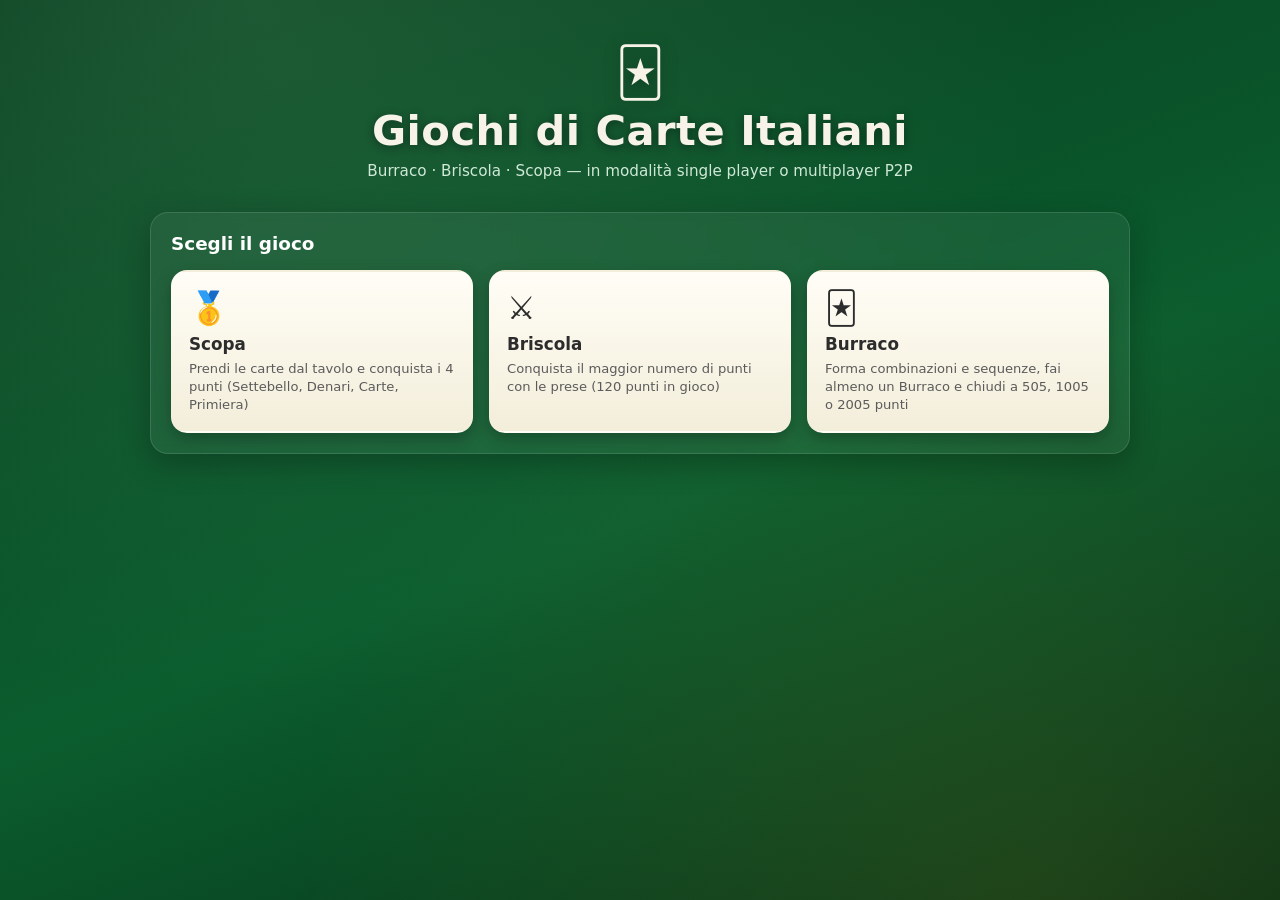
==== index.html @ 186c1f28 "Add standalone Scopa and Scopone with original Neapolitan cards" ====
<!DOCTYPE html>
<html lang="it">
<head>
  <base href="/">
  <meta charset="UTF-8">
  <meta name="viewport" content="width=device-width, initial-scale=1.0, viewport-fit=cover">
  <meta name="theme-color" content="#0b5d2e">
  <link rel="icon" href="data:image/svg+xml,%3Csvg xmlns='http://www.w3.org/2000/svg' viewBox='0 0 40 40'%3E%3Crect width='40' height='40' rx='9' fill='%230b5d2e'/%3E%3Crect x='10' y='6' width='20' height='28' rx='3.5' fill='%23fdfcf7'/%3E%3Cpath d='M20 14.8c1.8-2.9 5.6-2.4 5.6 1.1 0 2.6-3.4 5-5.6 6.8-2.2-1.8-5.6-4.2-5.6-6.8 0-3.5 3.8-4 5.6-1.1z' fill='%23c62828'/%3E%3C/svg%3E">
  <title>Giochi di Carte Italiani — Burraco · Briscola · Scopa</title>
  <link rel="stylesheet" href="css/style.css?v=24">
</head>
<body class="dashboard-body">
  <main class="dashboard">
    <header class="dashboard-header">
      <div class="logo">🃏</div>
      <h1>Giochi di Carte Italiani</h1>
      <p class="sottotitolo">Burraco · Briscola · Scopa — in modalità single player o multiplayer P2P</p>
    </header>

    <!-- 1. SCELTA GIOCO -->
    <section class="pannello" id="passo-gioco">
      <h2>Scegli il gioco</h2>
      <div class="griglia-giochi" id="griglia-giochi">
        <button class="carta-gioco" data-gioco="scopa">
          <span class="icona">🥇</span>
          <span class="nome">Scopa</span>
          <span class="desc">Prendi le carte dal tavolo e conquista i 4 punti (Settebello, Denari, Carte, Primiera)</span>
        </button>
        <button class="carta-gioco" data-gioco="briscola">
          <span class="icona">⚔️</span>
          <span class="nome">Briscola</span>
          <span class="desc">Conquista il maggior numero di punti con le prese (120 punti in gioco)</span>
        </button>
        <button class="carta-gioco" data-gioco="burraco">
          <span class="icona">🃏</span>
          <span class="nome">Burraco</span>
          <span class="desc">Forma combinazioni e sequenze, fai almeno un Burraco e chiudi a 505, 1005 o 2005 punti</span>
        </button>
      </div>
    </section>

    <!-- 2. SCELTA MAZZO -->
    <section class="pannello" id="passo-mazzo" hidden>
      <h2 id="titolo-passomazzo">Mazzo regionale <small>(carte di tutta Italia)</small></h2>
      <div class="griglia-mazzi" id="griglia-mazzi"></div>
    </section>

    <!-- 3. SCELTA MODALITÀ -->
    <section class="pannello" id="passo-modalita" hidden>
      <h2>Modalità di gioco</h2>
      <div class="griglia-modalita">
        <button class="carta-modalita" data-modalita="bot" id="btn-bot">
          <span class="icona">🤖</span>
          <span class="nome">Single Player</span>
          <span class="desc">Gioca contro il computer: IA locale nel tuo browser, nessun server</span>
        </button>
        <button class="carta-modalita" data-modalita="p2p" id="btn-p2p">
          <span class="icona">🌐</span>
          <span class="nome">Multiplayer P2P</span>
          <span class="desc">Gioca contro un amico: connessione diretta WebRTC, costo zero</span>
        </button>
      </div>

      <!-- sottopannello multiplayer -->
      <div class="sottopannello" id="pannello-p2p" hidden>
        <div class="p2p-opzioni">
          <button class="btn btn-primario" id="btn-crea-stanza">➕ Crea una stanza</button>
          <div class="separatore">oppure</div>
          <label for="input-stanza">Codice stanza avversario</label>
          <div class="riga-input">
            <input type="text" id="input-stanza" placeholder="carte-xxxxxxxxxx" autocomplete="off">
            <button class="btn" id="btn-connetti">🔗 Connetti</button>
          </div>
          <div class="nota">La connessione è P2P: il codice stanza è solo l'ID di signaling gratuito (PeerJS).</div>
        </div>
      </div>

      <div class="riga-azione">
        <button class="btn btn-primario btn-grande" id="btn-inizia" disabled>▶ Avvia partita</button>
      </div>
    </section>
  </main>

  <script src="js/engine.js?v=24"></script>
  <script src="js/ui.js?v=24"></script>
  <script>
    'use strict';
    const stato = { gioco: null, mazzo: null, modalita: null };

    const $ = (sel) => document.querySelector(sel);
    const mostra = (sel, visibile) => { $(sel).hidden = !visibile; };

    /* Scelta gioco */
    document.querySelectorAll('.carta-gioco').forEach(btn => {
      btn.addEventListener('click', () => {
        stato.gioco = btn.dataset.gioco;
        if (stato.gioco === 'scopa') {
          location.href = 'scopa/';
          return;
        }
        /* Il Burraco ha una pagina sua (regolamento completo, trascinamento
           delle carte, avversario a 3 livelli): si apre direttamente. */
        if (stato.gioco === 'burraco') {
          location.href = 'burraco/';
          return;
        }
        document.querySelectorAll('.carta-gioco').forEach(b => b.classList.toggle('attiva', b === btn));
        stato.mazzo = null; // azzera la scelta precedente
        aggiornaPassoMazzo();
        mostra('#passo-mazzo', true);
        window.scrollTo({ top: $('#passo-mazzo').offsetTop - 10, behavior: 'smooth' });
      });
    });

    /* Passo mazzo: per Burraco valgono SOLO le carte francesi da poker
       (2 mazzi da 52 + 4 Jolly = 108 carte). I mazzi regionali italiani
       si usano esclusivamente per Scopa e Briscola. */
    function aggiornaPassoMazzo() {
      const griglia = $('#griglia-mazzi');
      const titolo = $('#titolo-passomazzo');
      griglia.innerHTML = '';

      if (stato.gioco === 'burraco') {
        titolo.innerHTML = 'Mazzo di gioco <small>(carte da poker con Jolly)</small>';
        const btn = document.createElement('button');
        btn.className = 'carta-mazzo attiva';
        btn.dataset.mazzo = 'francese';
        btn.innerHTML = `
          <span class="retro-preview retro-preview-immagine" style="background-image:url('img/francese/retro.jpg')"></span>
          <span class="nome">Carte Francesi</span>
          <span class="desc">Poker — 2 mazzi da 52 + 4 Jolly (108 carte)</span>`;
        btn.addEventListener('click', () => {
          stato.mazzo = 'francese';
          mostra('#passo-modalita', true);
          window.scrollTo({ top: $('#passo-modalita').offsetTop - 10, behavior: 'smooth' });
        });
        griglia.appendChild(btn);
        stato.mazzo = 'francese'; // pre-selezionato
        return;
      }

      titolo.innerHTML = 'Mazzo regionale <small>(carte di tutta Italia)</small>';
      Object.keys(MAZZI_ITALIANI || {}).forEach(chiave => {
        const conf = MAZZI_ITALIANI[chiave];
        const btn = document.createElement('button');
        btn.className = 'carta-mazzo';
        btn.dataset.mazzo = chiave;
        btn.innerHTML = `
          ${conf.immagini
            ? `<span class="retro-preview retro-preview-immagine" style="background-image:url('img/${chiave}/retro.jpg')"></span>`
            : `<span class="retro-preview ${conf.retro}"></span>`}
          <span class="nome">${conf.nome}</span>
          <span class="desc">${conf.regione}</span>`;
        btn.addEventListener('click', () => {
          stato.mazzo = chiave;
          document.querySelectorAll('.carta-mazzo').forEach(b => b.classList.toggle('attiva', b === btn));
          mostra('#passo-modalita', true);
          window.scrollTo({ top: $('#passo-modalita').offsetTop - 10, behavior: 'smooth' });
        });
        griglia.appendChild(btn);
      });
    }

    /* Scelta modalità */
    document.querySelectorAll('.carta-modalita').forEach(btn => {
      btn.addEventListener('click', () => {
        stato.modalita = btn.dataset.modalita;
        document.querySelectorAll('.carta-modalita').forEach(b => b.classList.toggle('attiva', b === btn));
        mostra('#pannello-p2p', stato.modalita === 'p2p');
        $('#btn-inizia').disabled = false;
      });
    });

    /* Multiplayer: crea stanza (host) */
    $('#btn-crea-stanza').addEventListener('click', () => {
      stato.modalita = 'p2p';
      stato.ruolo = 'host';
      $('#btn-inizia').disabled = false;
      UI.notifica('Quando premi "Avvia partita" ti verrà mostrato il codice stanza da condividere.', 'info', 4000);
    });

    /* Multiplayer: connetti (guest) */
    $('#btn-connetti').addEventListener('click', () => {
      const stanza = $('#input-stanza').value.trim();
      if (!stanza) { UI.notifica('Inserisci un codice stanza.', 'errore', 2500); return; }
      stato.modalita = 'p2p';
      stato.ruolo = 'guest';
      stato.stanza = stanza;
      $('#btn-inizia').disabled = false;
      UI.notifica('Inserisci il nome e premi "Avvia partita".', 'info', 3000);
    });

    /* Nome giocatore: chiesto solo all'avvio */
    let nome = 'Giocatore';

    /* Avvio */
    $('#btn-inizia').addEventListener('click', () => {
      if (!stato.gioco || !stato.mazzo || !stato.modalita) {
        UI.notifica('Completa tutti i passaggi.', 'errore', 2500);
        return;
      }
      nome = prompt('Il tuo nome:') || nome;
      const query = new URLSearchParams({
        gioco: stato.gioco,
        mazzo: stato.mazzo,
        modalita: stato.modalita,
        ruolo: stato.ruolo || 'bot',
        stanza: stato.stanza || '',
        nome
      });
      location.href = 'game.html?' + query.toString();
    });
  </script>
</body>
</html>
---- css/style.css ----
/* =====================================================================
 * style.css — Tappeto verde, layout flessibile mobile-first,
 *             carte responsive, flip 3D, animazioni.
 * ===================================================================== */

/* ------------------------- reset & variabili ------------------------- */
* { margin: 0; padding: 0; box-sizing: border-box; }

/* L'attributo `hidden` deve vincere sempre: molti elementi (es. .rete-bar)
   hanno `display: flex/grid`, che altrimenti sovrascriverebbe la regola UA. */
[hidden] { display: none !important; }

:root {
  --verde-tappeto: #0b5d2e;
  --verde-tappeto-chiaro: #127a3d;
  --verde-tappeto-scuro: #084723;
  --crema: #f7f3e8;
  --carta-bianca: #fffdf6;
  --carta-ombra: rgba(0, 0, 0, 0.35);
  --bordi: #d9cfae;
  --oro: #d4a017;
  --rosso: #c62828;
  --blu: #1f4e9c;
  --nero: #222222;
  --verde-acido: #7ccf8a;
  --radice: 16px;
  --carta-w-base: clamp(65px, 19.5vw, 99px);
  --carta-w: var(--carta-w-base);
  --carta-h: calc(var(--carta-w) * 1.42);
  --raggio: calc(var(--carta-w) * 0.1);
  --peek-combo-x: clamp(11px, 3.6vw, 20px); /* striscia visibile a sinistra di ogni carta nelle combinazioni */
  --font: system-ui, -apple-system, "Segoe UI", Roboto, sans-serif;
}

html { height: 100%; }
body { font-family: var(--font); color: var(--crema); min-height: 100%; }

/* =====================================================================
 * DASHBOARD (index.html)
 * ===================================================================== */
.dashboard-body {
  background:
    radial-gradient(ellipse at 20% 0%, rgba(124, 207, 138, 0.18), transparent 55%),
    radial-gradient(ellipse at 80% 100%, rgba(212, 160, 23, 0.12), transparent 50%),
    linear-gradient(160deg, #073b1e 0%, #0b5d2e 55%, #063016 100%);
  min-height: 100vh;
  display: flex;
  justify-content: center;
  padding: 1.25rem 1rem 3rem;
}

.dashboard { width: min(100%, 980px); }

.dashboard-header { text-align: center; margin: 1.5rem 0 2rem; }
.dashboard-header .logo { font-size: 3rem; display: block; margin-bottom: 0.4rem; filter: drop-shadow(0 4px 8px rgba(0,0,0,.35)); }
.dashboard-header h1 { font-size: clamp(1.6rem, 6vw, 2.6rem); letter-spacing: 0.5px; text-shadow: 0 2px 10px rgba(0,0,0,.4); }
.dashboard-header .sottotitolo { color: #cfe9d6; margin-top: 0.4rem; font-size: 0.95rem; }

.pannello {
  background: rgba(255, 255, 255, 0.06);
  border: 1px solid rgba(255, 255, 255, 0.12);
  border-radius: 18px;
  padding: 1.25rem;
  margin-bottom: 1.4rem;
  backdrop-filter: blur(4px);
  box-shadow: 0 10px 30px rgba(0, 0, 0, 0.25);
}
.pannello h2 { font-size: 1.15rem; margin-bottom: 1rem; color: #fff; display: flex; align-items: baseline; gap: .5rem; }
.pannello h2 small { font-weight: normal; color: #cfe9d6; font-size: .8rem; }

.griglia-giochi { display: grid; grid-template-columns: repeat(auto-fit, minmax(180px, 1fr)); gap: 1rem; }
.griglia-modalita { display: grid; grid-template-columns: repeat(auto-fit, minmax(200px, 1fr)); gap: 1rem; }

.carta-gioco, .carta-modalita, .carta-mazzo {
  background: linear-gradient(180deg, #fffdf6, #f3eeda);
  color: #2c2c2c;
  border: 2px solid transparent;
  border-radius: 16px;
  padding: 1.1rem 1rem;
  text-align: left;
  cursor: pointer;
  display: flex;
  flex-direction: column;
  gap: 0.4rem;
  transition: transform .18s ease, box-shadow .18s ease, border-color .18s ease;
  box-shadow: 0 6px 16px rgba(0, 0, 0, 0.25);
  font-family: inherit;
}
.carta-gioco:hover, .carta-modalita:hover, .carta-mazzo:hover { transform: translateY(-4px); box-shadow: 0 14px 26px rgba(0, 0, 0, 0.35); }
.carta-gioco.attiva, .carta-modalita.attiva, .carta-mazzo.attiva {
  border-color: var(--oro);
  box-shadow: 0 0 0 3px rgba(212, 160, 23, 0.35), 0 14px 26px rgba(0, 0, 0, 0.35);
}
.carta-gioco .icona, .carta-modalita .icona { font-size: 2rem; }
.carta-gioco .nome, .carta-modalita .nome, .carta-mazzo .nome { font-weight: 700; font-size: 1.05rem; }
.carta-gioco .desc, .carta-modalita .desc, .carta-mazzo .desc { font-size: 0.82rem; color: #5b5b5b; line-height: 1.35; }

.griglia-mazzi { display: grid; grid-template-columns: repeat(auto-fill, minmax(120px, 1fr)); gap: 0.8rem; }
.carta-mazzo { align-items: center; text-align: center; padding: 0.9rem 0.6rem; }
.carta-mazzo .retro-preview {
  width: 42px; height: 60px; border-radius: 6px; display: block; margin-bottom: 0.3rem;
  border: 2px solid #fdf6e4;
  box-shadow: inset 0 0 0 3px var(--retro-a, #8a1f2b), inset 0 0 0 5px #fdf6e4;
  background:
    repeating-linear-gradient(45deg, rgba(0, 0, 0, 0.03) 0 2px, transparent 2px 7px),
    radial-gradient(circle at 50% 42%, rgba(255, 255, 255, 0.4), transparent 60%),
    linear-gradient(160deg, #fdf6e4, #efe1bd);
}
.carta-mazzo .retro-preview.retro-preview-immagine {
  box-shadow: none; background: #fff center/cover no-repeat;
}

.sottopannello {
  margin-top: 1.2rem; padding: 1rem; border-radius: 14px;
  background: rgba(0, 0, 0, 0.22); border: 1px dashed rgba(255, 255, 255, 0.2);
}
.p2p-opzioni { display: flex; flex-direction: column; gap: 0.7rem; align-items: stretch; max-width: 420px; }
.p2p-opzioni label { font-size: 0.85rem; color: #cfe9d6; }
.separatore { text-align: center; color: #9fc8ab; font-size: 0.8rem; }
.riga-input { display: flex; gap: 0.5rem; }
.riga-input input {
  flex: 1; min-width: 0; padding: 0.7rem 0.8rem; border-radius: 10px;
  border: 1px solid rgba(255,255,255,.25); background: rgba(255,255,255,.08); color: #fff; font-family: inherit;
}
.riga-input input::placeholder { color: #9fc8ab; }
.nota { font-size: 0.78rem; color: #b9d6c2; line-height: 1.4; }

.riga-azione { margin-top: 1.2rem; display: flex; justify-content: center; }

/* =====================================================================
 * BUTTONS
 * ===================================================================== */
.btn {
  font-family: inherit; font-size: 0.95rem; font-weight: 600;
  padding: 0.7rem 1.1rem; border-radius: 12px; border: 1px solid rgba(255,255,255,.2);
  background: rgba(255, 255, 255, 0.12); color: #fff; cursor: pointer;
  transition: transform .15s ease, background .15s ease, opacity .15s ease;
}
.btn:hover:not(:disabled) { transform: translateY(-2px); background: rgba(255,255,255,0.2); }
.btn:disabled { opacity: 0.4; cursor: not-allowed; }
.btn-primario { background: linear-gradient(180deg, #2e9e57, #1c7a40); border-color: #2e9e57; }
.btn-primario:hover:not(:disabled) { background: linear-gradient(180deg, #35b362, #218a48); }
.btn-pericolo { background: linear-gradient(180deg, #c94f4f, #a03232); border-color: #c94f4f; }
.btn-annulla { background: rgba(0,0,0,.35); }
.btn-grande { font-size: 1.1rem; padding: 0.95rem 2.2rem; }
.btn-scelta { background: linear-gradient(180deg, #e0b64c, #c9971a); color: #2c2c2c; border-color: #e0b64c; font-size: 0.85rem; }
.info-scelta { font-size: 0.85rem; color: #cfe9d6; text-align: center; margin-bottom: 0.2rem; }

/* =====================================================================
 * GAME TABLE (game.html)
 * ===================================================================== */
.game-body {
  background:
    radial-gradient(ellipse at 50% 0%, rgba(124, 207, 138, 0.10), transparent 60%),
    linear-gradient(170deg, #073b1e 0%, #0b5d2e 45%, #062a14 100%);
  height: 100dvh; overflow: hidden; display: flex; flex-direction: column;
}

.gioco { display: flex; flex-direction: column; height: 100dvh; }

.barra-superiore {
  display: flex; align-items: center; gap: 0.7rem;
  padding: 0.5rem 0.7rem; background: rgba(0, 0, 0, 0.35);
  border-bottom: 1px solid rgba(255, 255, 255, 0.08);
  flex: 0 0 auto;
}
.barra-superiore .titolo { font-weight: 800; letter-spacing: 1px; font-size: clamp(1rem, 4vw, 1.3rem); }
.barra-superiore .punteggio {
  margin-left: auto; font-size: clamp(1.1rem, 5vw, 1.6rem); font-weight: 800;
  color: var(--oro); text-shadow: 0 2px 6px rgba(0,0,0,.5);
}
.barra-superiore .punteggio-numero { display: inline-block; min-width: 1ch; }
.indicatore-turno {
  font-size: 0.78rem; padding: 0.3rem 0.7rem; border-radius: 999px;
  background: rgba(124, 207, 138, 0.18); color: var(--verde-acido);
  white-space: nowrap;
}
.btn-indietro {
  color: #fff; text-decoration: none; font-size: 1.3rem; padding: 0 0.2rem;
  opacity: 0.85; transition: opacity .15s;
}
.btn-indietro:hover { opacity: 1; }

.rete-bar {
  display: flex; align-items: center; justify-content: center; gap: 0.6rem;
  padding: 0.4rem; background: rgba(0, 0, 0, 0.45); font-size: 0.82rem; flex: 0 0 auto;
  border-bottom: 1px solid rgba(255,255,255,.06);
}
.rete-bar code {
  background: rgba(212, 160, 23, 0.18); color: var(--oro);
  padding: 0.15rem 0.6rem; border-radius: 8px; font-size: 0.8rem;
  user-select: all;
}

/* ---- il tavolo ---- */
.tavolo {
  flex: 1 1 auto; min-height: 0;
  display: flex; flex-direction: column;
  padding: 0.6rem;
  gap: 0.5rem;
  overflow-y: auto; overflow-x: hidden;
}

.zona { display: flex; align-items: center; justify-content: center; gap: 0.4rem; flex-wrap: wrap; min-height: 0; }

.zona-avversario {
  flex: 0 0 auto; padding: 0.2rem; min-height: 0;
  flex-wrap: nowrap; justify-content: center;
  max-height: calc(var(--carta-h) * 0.92); overflow: hidden;
}
/* carte coperte dell'avversario: sovrapposte a vento, sempre una riga sola */
.zona-avversario .carta {
  width: calc(var(--carta-w) * 0.72); height: calc(var(--carta-h) * 0.72);
  margin-left: calc(var(--carta-w) * -0.22);
}
.zona-avversario .carta:first-child { margin-left: 0; }

.zona-combinazioni { flex: 0 0 auto; min-height: calc(var(--carta-h) * 0.78); gap: 0.5rem; }

.centro {
  flex: 0 0 auto; min-height: 0;
  display: grid;
  grid-template-columns: auto 1fr auto;
  gap: 0.6rem;
  align-items: center;
}

.zona-tavolo {
  min-height: calc(var(--carta-h) * 1.5);
  background: radial-gradient(ellipse, rgba(255, 255, 255, 0.09), transparent 70%);
  border: 1px dashed rgba(255, 255, 255, 0.14);
  border-radius: 20px;
  position: relative;
  align-content: center;
}

.zona-tavolo .slot { position: relative; }
.zona-tavolo .slot.lato-p1 .carta { transform: translateY(-6px) rotate(-6deg); }
.zona-tavolo .slot.lato-p2 .carta { transform: translateY(6px) rotate(6deg); }

.zona-mazzi, .zona-info {
  flex-direction: column; gap: 0.6rem; align-self: stretch;
  justify-content: center;
}

.info-blocco {
  background: rgba(0, 0, 0, 0.25); border-radius: 12px; padding: 0.4rem 0.8rem;
  text-align: center; min-width: 74px;
}
.info-label { display: block; font-size: 0.68rem; text-transform: uppercase; letter-spacing: 1px; color: #9fc8ab; }
.info-valore { font-size: 1.1rem; font-weight: 800; color: #fff; }

.zona-giocatore {
  flex: 0 0 auto; min-height: calc(var(--carta-h) + 6px);
  padding: 0.4rem 0.2rem;
  overflow-x: auto; overflow-y: hidden;
}

.barra-pulsanti {
  flex: 0 0 auto; display: flex; flex-wrap: wrap; justify-content: center; gap: 0.4rem;
  padding: 0.35rem 0.5rem; background: rgba(0, 0, 0, 0.3);
  border-top: 1px solid rgba(255, 255, 255, 0.08);
  min-height: 0;
}
.barra-pulsanti.vuota { padding: 0.15rem; min-height: 0; }
.barra-pulsanti .btn { font-size: 0.85rem; padding: 0.5rem 0.85rem; border-radius: 10px; }

.combinazione {
  display: flex; gap: 2px; padding: 3px; border-radius: 12px;
  background: rgba(255, 255, 255, 0.06); border: 1px solid rgba(255, 255, 255, 0.12);
}
.combinazione.burraco { border-color: var(--oro); box-shadow: 0 0 8px rgba(212, 160, 23, 0.45); }

/* combinazione dell'AVVERSARIO: colonna compatta verticale (solo seme+valore),
 * così le sue scale/tris non invadono il campo con carte intere orizzontali */
.combinazione.mini {
  flex-direction: column; align-items: stretch; gap: 2px;
  padding: 3px 4px; min-width: 0; max-height: 100%;
}
.carta-mini {
  display: flex; align-items: center; justify-content: center; gap: 2px;
  min-width: 32px; padding: 1px 5px; border-radius: 6px;
  background: rgba(0, 0, 0, 0.35); border: 1px solid rgba(255, 255, 255, 0.10);
  font-size: 0.68rem; line-height: 1.2;
}
.carta-mini .cm-valore { font-weight: 800; color: var(--accento, #fff); }
.carta-mini .cm-seme { color: var(--accento, #fff); font-size: 0.8rem; }
.carta-mini.matta { border-color: var(--oro); background: rgba(212, 160, 23, 0.16); }
.carta-mini.matta .cm-valore { color: var(--oro); }

/* combinazione del GIOCATORE: fila orizzontale compatta (come la mano),
 * ogni carta fa intravedere la striscia sinistra con valore e seme,
 * l'ultima resta intera. Le carte sono ridotte al 68% così anche un
 * burraco (7+ carte) resta dentro la riga delle combinazioni senza
 * traboccare su mazzi e tavolo. */
.combinazione.impilata {
  --carta-w: calc(var(--carta-w-base) * 0.68);
  --carta-h: calc(var(--carta-w) * 1.42);
  flex-direction: row; align-items: center;
  gap: 0; padding: 3px; border: none; background: transparent;
  border-radius: 10px;
}
.combinazione.impilata .carta {
  flex: 0 0 auto;
  margin: 0 calc(var(--peek-combo-x, 20px) - var(--carta-w)) 0 0;
}
.combinazione.impilata .carta:last-child { margin-right: 0; }
.combinazione.impilata.burraco {
  border: 1px solid var(--oro);
  box-shadow: 0 0 8px rgba(212, 160, 23, 0.45);
}

/* mano del Burraco: UNA SOLA RIGA di carte sovrapposte come tenute in
 * mano, con un divisore sottile tra tris/scala/singole. Così tutta la
 * mano è visibile e raggiungibile anche su schermi bassi (niente righe
 * multiple, niente scorrimento). */
.mano-riga {
  display: flex; flex-direction: row; flex-wrap: nowrap;
  align-items: flex-end; justify-content: center;
  gap: 3px; max-width: 100%;
}
.gruppo-mano {
  display: inline-flex; flex-direction: row; flex-wrap: nowrap;
  align-items: flex-end;
  position: relative;
  padding: 3px 0;
}
.gruppo-mano .carta + .carta { margin-left: calc(var(--carta-w) * -0.16); }
.gruppo-mano .carta {
  width: calc(var(--carta-w) * 0.94 * var(--sc-mano, 1));
  height: calc(var(--carta-h) * 0.94 * var(--sc-mano, 1));
}
.gruppo-mano .carta.selezionata { z-index: 5; }
.mano-divisore {
  align-self: center; width: 2px;
  height: calc(var(--carta-h) * 0.45 * var(--sc-mano, 1));
  background: rgba(255, 255, 255, 0.28); border-radius: 2px; margin: 0 5px;
}
.suggerimento-mano {
  width: 100%; text-align: center;
  font-size: 0.62rem; color: var(--testo-debole, #bbb);
  padding-bottom: 3px;
  white-space: nowrap; overflow: hidden; text-overflow: ellipsis;
}
.gruppo-label {
  position: absolute; top: -11px; left: 50%; transform: translateX(-50%);
  font-size: 0.5rem; font-weight: 800; letter-spacing: 1.5px;
  text-transform: uppercase; color: var(--oro);
  background: rgba(0, 0, 0, 0.55); padding: 0 7px; border-radius: 999px;
  white-space: nowrap; pointer-events: none;
}
.info-pozzetto {
  font-size: 0.72rem; color: var(--testo-debole, #ccc); text-align: center;
  margin-top: 6px; padding: 4px 8px; border-radius: 8px;
  background: rgba(0, 0, 0, 0.3);
}
.pozzetto-wrap { display: flex; flex-direction: column; align-items: center; gap: 2px; }

/* badge jolly/pinella sulle carte scoperte (sempre, anche con le foto) */
.badge-wild {
  position: absolute; top: 3%; right: 3%; z-index: 3;
  font-size: calc(var(--carta-w) * 0.13); font-weight: 800; letter-spacing: 0.5px;
  padding: 1px 5px; border-radius: 999px; color: #fff;
  pointer-events: none; line-height: 1.2;
}
.badge-wild.b-jolly { background: #7b1fa2; box-shadow: 0 0 6px rgba(123, 31, 162, 0.85); }
.badge-wild.b-pinella { background: #b8860b; box-shadow: 0 0 6px rgba(184, 134, 11, 0.85); }

/* =====================================================================
 * LE CARTE
 * ===================================================================== */
.carta {
  width: var(--carta-w);
  height: var(--carta-h);
  border-radius: var(--raggio);
  position: relative;
  flex: 0 0 auto;
  cursor: default;
  user-select: none;
  -webkit-tap-highlight-color: transparent;
  filter: drop-shadow(0 3px 4px var(--carta-ombra));
  transition: filter .15s ease;
}
.carta:hover { filter: drop-shadow(0 6px 10px var(--carta-ombra)); }

.carta-inner {
  position: absolute; inset: 0;
}

/* Due facce impilate: il fronte copre il retro finché la carta è scoperta.
   (Niente flip 3D: filter/overflow sugli antenati appiattiscono il 3D
   e farebbero comparire entrambe le facce.) */
.carta-fronte, .carta-retro {
  position: absolute; inset: 0;
  border-radius: var(--raggio);
  overflow: hidden;
  transition: opacity .18s ease;
}

.carta-fronte {
  background: linear-gradient(160deg, #fffefb, #f7f2e2);
  border: 1px solid var(--bordi);
  color: var(--nero);
  display: grid;
  grid-template-rows: auto 1fr auto;
}

/* facce con immagini reali (mazzi con foto ritagliate) */
.carta-fronte.fronte-immagine { display: block; padding: 0; background: #fff; }
.carta-fronte.fronte-immagine .faccia-img {
  width: 100%; height: 100%; display: block;
  object-fit: cover;
}

.carta-retro {
  opacity: 0;
  border: 2px solid #fdf6e4;
  box-shadow:
    inset 0 0 0 3px var(--retro-a, #8a1f2b),
    inset 0 0 0 5px #fdf6e4,
    inset 0 0 0 6px color-mix(in srgb, var(--retro-a, #8a1f2b) 35%, transparent);
  background:
    repeating-linear-gradient(45deg, rgba(0, 0, 0, 0.028) 0 2px, transparent 2px 7px),
    repeating-linear-gradient(-45deg, color-mix(in srgb, var(--retro-b, #6d1520) 16%, transparent) 0 1px, transparent 1px 6px),
    radial-gradient(circle at 50% 42%, rgba(255, 255, 255, 0.4), transparent 60%),
    linear-gradient(160deg, #fdf6e4, #efe1bd);
  display: flex; align-items: center; justify-content: center;
}
.retro-emblema { width: 54%; height: 54%; }
.retro-emblema rect,
.retro-emblema path { filter: drop-shadow(0 1px 2px rgba(0, 0, 0, 0.18)); }

/* retro con foto reale (es. mazzi napoletani): l'immagine riempie il dorso */
.carta-retro.retro-immagine { padding: 0; background: #fff; box-shadow: none; }
.carta-retro.retro-immagine .retro-img {
  width: 100%; height: 100%; display: block; object-fit: cover;
}

.carta.coperta .carta-fronte { opacity: 0; }
.carta.coperta .carta-retro { opacity: 1; }

/* carta volante (animazioni): mostra la FACCIA mentre vola, così si vede
   sempre quale carta l'avversario sta giocando */
.carta.volante .carta-fronte { opacity: 1; }
.carta.volante .carta-retro { opacity: 0; }

/* retro regionali: palette ispirate ai mazzi tradizionali Dal Negro */
.pattern-napoletane { --retro-a: #8a1f2b; --retro-b: #6d1520; --retro-c: #c9971a; }
.pattern-piacentine { --retro-a: #274a8e; --retro-b: #1d3870; --retro-c: #b8860b; }
.pattern-sarde { --retro-a: #7a5230; --retro-b: #5c3d24; --retro-c: #d4a94f; }
.pattern-siciliane { --retro-a: #b3541e; --retro-b: #8a3f16; --retro-c: #e6a817; }
.pattern-trevisane { --retro-a: #1d6b4c; --retro-b: #15503a; --retro-c: #c8a428; }
.pattern-bergamasche { --retro-a: #2f4f8f; --retro-b: #243c6e; --retro-c: #b8860b; }
.pattern-bresciane { --retro-a: #2c7a3f; --retro-b: #215c30; --retro-c: #d4a017; }
.pattern-bolognesi { --retro-a: #7c2d1f; --retro-b: #5e2218; --retro-c: #d4a017; }
.pattern-genovesi { --retro-a: #34495e; --retro-b: #273647; --retro-c: #c9a227; }
.pattern-toscane { --retro-a: #6b4a24; --retro-b: #503a1c; --retro-c: #d4a017; }
.pattern-francese { --retro-a: #1f4e9c; --retro-b: #173a75; --retro-c: #d4a017; }

/* angoli e valori */
.angolo { display: flex; flex-direction: column; align-items: center; line-height: 1; padding: 6% 8%; font-weight: 800; }
.angolo .valore { font-size: calc(var(--carta-w) * 0.16); }
.angolo .seme { font-size: calc(var(--carta-w) * 0.16); color: var(--accento, var(--nero)); }
.angolo.basso { transform: rotate(180deg); }

.carta-centro { display: flex; flex-direction: column; align-items: center; justify-content: center; gap: 4%; }
.seme-grande { font-size: calc(var(--carta-w) * 0.5); color: var(--accento, var(--nero)); line-height: 1; }
.figura { font-size: calc(var(--carta-w) * 0.17); font-weight: 800; text-transform: uppercase; letter-spacing: 1px; }
.figura.jolly { color: #7b1fa2; font-size: calc(var(--carta-w) * 0.2); }

/* illustrazione delle figure (Fante/Donna/Cavallo/Re) */
.figura-container { flex: 1 1 auto; min-height: 0; width: 100%; display: flex; align-items: flex-end; justify-content: center; }
.figura-illustrazione { width: 88%; height: 97%; overflow: visible; }
.figura-nome {
  font-size: calc(var(--carta-w) * 0.14); font-weight: 800;
  text-transform: uppercase; letter-spacing: 1px;
  color: var(--accento, #6d1520); line-height: 1;
}

/* Asso ornamentale */
.asso { display: flex; align-items: center; justify-content: center; width: 100%; height: 100%; }
.asso-anello {
  position: relative; display: inline-flex; align-items: center; justify-content: center;
  width: 60%; height: 76%;
  border: 2px solid var(--accento, #8a1f2b); border-radius: 50%;
  font-size: calc(var(--carta-w) * 0.52); color: var(--accento, #8a1f2b);
  background: radial-gradient(circle at 50% 42%, rgba(255, 255, 255, 0.8), rgba(255, 255, 255, 0) 72%);
}
.asso-anello::before {
  content: ''; position: absolute; inset: 9%;
  border: 1px solid var(--accento, #8a1f2b); border-radius: 50%; opacity: 0.5;
}

.punto { display: grid; gap: 4%; }
.punto .seme-punto { font-size: calc(var(--carta-w) * 0.24); color: var(--accento, var(--nero)); line-height: 1; }
.punto.singolo { grid-template-columns: 1fr; place-items: center; }
.punto.due { grid-template-columns: 1fr; grid-template-rows: 1fr 1fr; }
.punto.tre { grid-template-columns: 1fr; grid-template-rows: repeat(3, 1fr); }
.punto.quattro { grid-template-columns: 1fr 1fr; grid-template-rows: 1fr 1fr; }
.punto.cinque { grid-template-columns: 1fr 1fr; grid-template-rows: 1fr 1fr; }
.punto.sei { grid-template-columns: 1fr 1fr; grid-template-rows: repeat(3, 1fr); }
.punto.sette { grid-template-columns: 1fr 1fr; grid-template-rows: repeat(4, 1fr); }
.punto.otto { grid-template-columns: 1fr 1fr; grid-template-rows: repeat(4, 1fr); }
.punto.nove { grid-template-columns: 1fr 1fr; grid-template-rows: repeat(5, 1fr); }
.punto.dieci { grid-template-columns: 1fr 1fr; grid-template-rows: repeat(5, 1fr); }
.punto .centro-punto { grid-column: 1 / -1; grid-row: 1 / -1; place-self: center; }

/* stati interattivi */
.carta.selezionabile { cursor: pointer; }
.carta.cliccabile { cursor: pointer; }
.carta.selezionabile:hover, .carta.cliccabile:hover { transform: translateY(-6px); }
.carta.selezionata { box-shadow: 0 0 0 3px var(--oro), 0 6px 10px var(--carta-ombra); transform: translateY(-8px); }

/* ---- drag & drop delle carte della mano (burraco) ---- */
.carta.draggabile {
  cursor: grab; touch-action: none;
  -webkit-user-select: none; user-select: none;
  -webkit-touch-callout: none;
}
/* le immagini dentro le carte non devono mai ricevere eventi puntatore:
 * su iOS il drag nativo dell'immagine ruba il gesto al nostro drag&drop */
.carta img { pointer-events: none; -webkit-user-drag: none; }
.carta.draggabile:active { cursor: grabbing; }
.carta.drag-ghost {
  position: fixed; z-index: 2000; pointer-events: none; margin: 0;
  opacity: 0.92; left: 0; top: 0;
  filter: drop-shadow(0 8px 16px rgba(0, 0, 0, 0.55));
}
.carta.dragging { opacity: 0.35; }
.combinazione.impilata.drop-target-lega {
  box-shadow: 0 0 0 3px rgba(212, 160, 23, 0.65), 0 0 22px rgba(212, 160, 23, 0.45) !important;
}
#zona-tavolo.drop-target-cala,
#zona-combinazioni-0.drop-target-cala {
  box-shadow: 0 0 0 3px rgba(212, 160, 23, 0.45), 0 0 26px rgba(212, 160, 23, 0.4);
  border-color: rgba(212, 160, 23, 0.9) !important;
  background: rgba(212, 160, 23, 0.10);
}
.carta.stack { box-shadow: 0 0 0 1px rgba(0,0,0,.2), 0 3px 4px var(--carta-ombra); }

/* carta volante per le animazioni di spostamento */
.carta.volante {
  position: fixed; z-index: 999; pointer-events: none;
  filter: drop-shadow(0 6px 12px rgba(0,0,0,.5));
}
.carta.volante .volante-fronte {
  position: absolute; inset: 0; border-radius: var(--raggio);
  background: linear-gradient(160deg, #fffefb, #f7f2e2);
  border: 1px solid var(--bordi);
}

/* =====================================================================
 * NOTIFICHE & OVERLAY
 * ===================================================================== */
.notifica {
  position: fixed; top: 1rem; left: 50%; transform: translate(-50%, -140%);
  background: rgba(0, 0, 0, 0.85); color: #fff;
  padding: 0.7rem 1.2rem; border-radius: 999px; font-weight: 600; font-size: 0.95rem;
  z-index: 1000; pointer-events: none; transition: transform .35s cubic-bezier(.2,.8,.3,1.2);
  box-shadow: 0 8px 24px rgba(0, 0, 0, 0.4); max-width: 90vw; text-align: center;
}
.notifica.visibile { transform: translate(-50%, 0); }
.notifica.successo { background: linear-gradient(180deg, #2e9e57, #1c7a40); }
.notifica.errore { background: linear-gradient(180deg, #c94f4f, #a03232); }
.notifica.avversario { background: linear-gradient(180deg, #b46a1f, #8a5217); }

.fine-gioco {
  position: fixed; inset: 0; z-index: 1200;
  background: rgba(0, 0, 0, 0.72); backdrop-filter: blur(4px);
  display: flex; align-items: center; justify-content: center;
  opacity: 0; pointer-events: none; transition: opacity .4s ease;
}
.fine-gioco.visibile { opacity: 1; pointer-events: auto; }
.fine-box {
  background: linear-gradient(180deg, #fffdf6, #f3eeda); color: #2c2c2c;
  border-radius: 22px; padding: 2rem; text-align: center; max-width: 90vw; width: min(420px, 92vw);
  box-shadow: 0 24px 60px rgba(0, 0, 0, 0.5);
  display: flex; flex-direction: column; gap: 0.8rem;
}
.fine-titolo { font-size: 1.7rem; font-weight: 800; }
.fine-dettagli { font-size: 0.9rem; color: #5b5b5b; line-height: 1.5; }
.fine-box .btn { color: #fff; }
.fine-box .btn-primario { color: #fff; text-decoration: none; display: inline-block; }

/* =====================================================================
 * RESPONSIVE
 * ===================================================================== */
@media (max-width: 640px) {
  :root {
    /* La larghezza delle carte tiene conto ANCHE dell'altezza dello schermo:
     * impila header+avversario+centro+combinazioni+mano+pulsanti ≈ 7.5 volte
     * la larghezza carta + ~205px fissi. Così la mano resta SEMPRE sopra la
     * barra pulsanti, su qualsiasi dispositivo, senza media query a scalini.
     * Minimo 34px: sotto quella soglia le carte non sono più toccabili. */
    --carta-w-base: max(34px, min(clamp(57px, 21.5vw, 78px), calc((100vh - 205px) / 7.5)));
  }

  .centro { grid-template-columns: 1fr; grid-template-rows: auto 1fr auto; gap: 0.3rem; min-height: calc(var(--carta-h) * 2.2); }
  .zona-combinazioni { min-height: calc(var(--carta-h) * 0.72); }
  .zona-mazzi { flex-direction: row; }
  .zona-info { flex-direction: row; }
  /* su schermi stretti le coperte dell'avversario si sovrappongono di più */
  .zona-avversario .carta { margin-left: calc(var(--carta-w) * -0.38); }
  /* più spazio alla mano: mazzi compatti e area di scarto ridotta */
  .zona-mazzi .carta { width: calc(var(--carta-w) * 0.72); height: calc(var(--carta-h) * 0.72); }
  .zona-tavolo { min-height: calc(var(--carta-h) * 1.35); }
  .tavolo { padding: 0.4rem; gap: 0.4rem; }

  .indicatore-turno { display: none; }
  .barra-superiore { padding: 0.4rem 0.5rem; }
}

@media (max-width: 420px) {
  /* su schermi stretti anche 3 combinazioni devono stare in una riga */
  :root { --peek-combo-x: 10px; }
  .combinazione.impilata { --carta-w: calc(var(--carta-w-base) * 0.64); }
}

@media (max-height: 520px) and (orientation: landscape) {
  :root { --carta-w-base: clamp(49px, 14.3vh, 75px); }
  .zona-combinazioni { display: none; }
}

/* preferisce meno movimento */
@media (prefers-reduced-motion: reduce) {
  *, *::before, *::after { transition-duration: 0.01ms !important; animation-duration: 0.01ms !important; }
}
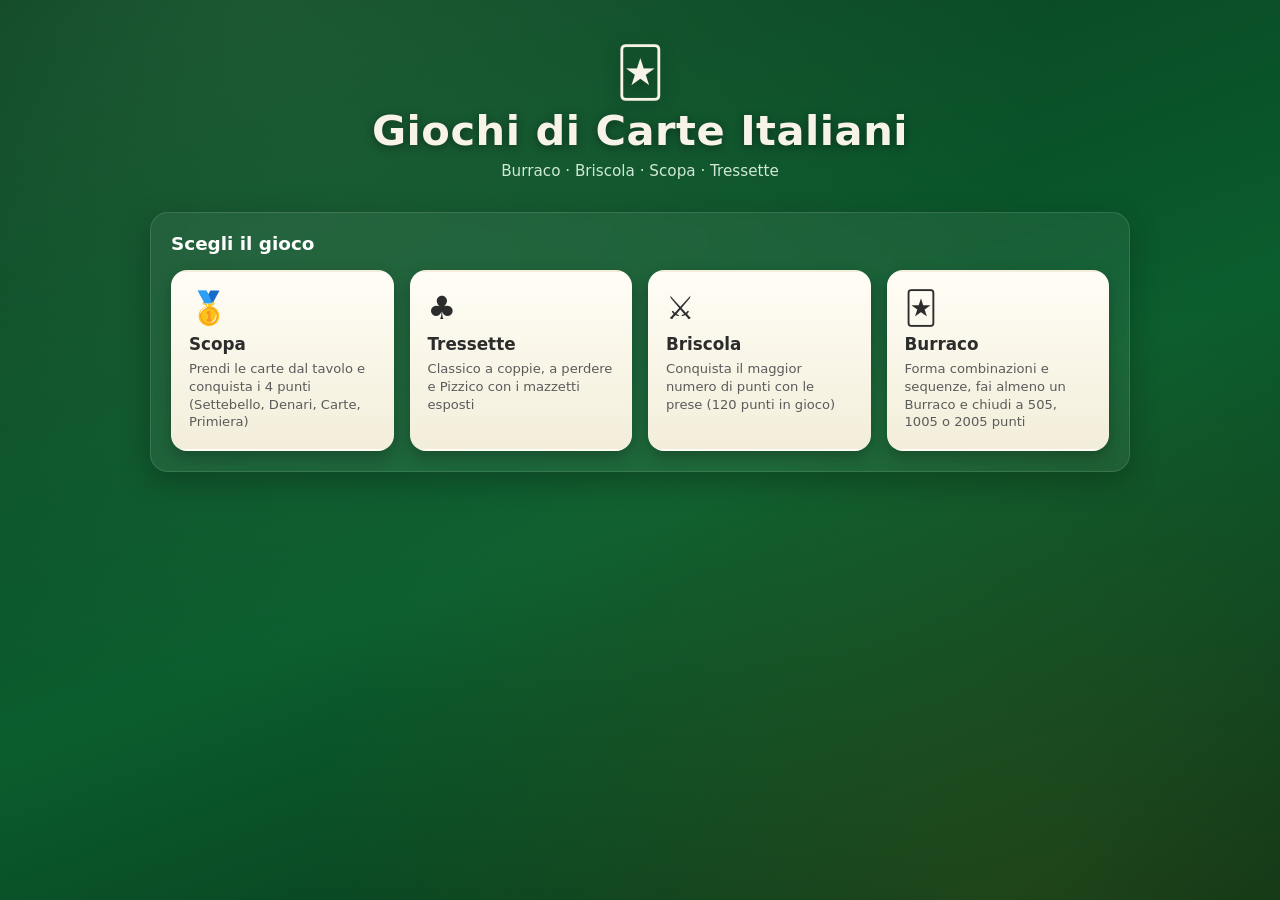
==== commit ab2bd9c7: "Add local Tressette, Traversone and exposed-packet Pizzico" ====
--- a/index.html
+++ b/index.html
@@ -6,7 +6,7 @@
   <meta name="viewport" content="width=device-width, initial-scale=1.0, viewport-fit=cover">
   <meta name="theme-color" content="#0b5d2e">
   <link rel="icon" href="data:image/svg+xml,%3Csvg xmlns='http://www.w3.org/2000/svg' viewBox='0 0 40 40'%3E%3Crect width='40' height='40' rx='9' fill='%230b5d2e'/%3E%3Crect x='10' y='6' width='20' height='28' rx='3.5' fill='%23fdfcf7'/%3E%3Cpath d='M20 14.8c1.8-2.9 5.6-2.4 5.6 1.1 0 2.6-3.4 5-5.6 6.8-2.2-1.8-5.6-4.2-5.6-6.8 0-3.5 3.8-4 5.6-1.1z' fill='%23c62828'/%3E%3C/svg%3E">
-  <title>Giochi di Carte Italiani — Burraco · Briscola · Scopa</title>
+  <title>Giochi di Carte Italiani — Burraco · Briscola · Scopa · Tressette</title>
   <link rel="stylesheet" href="css/style.css?v=24">
 </head>
 <body class="dashboard-body">
@@ -14,7 +14,7 @@
     <header class="dashboard-header">
       <div class="logo">🃏</div>
       <h1>Giochi di Carte Italiani</h1>
-      <p class="sottotitolo">Burraco · Briscola · Scopa — in modalità single player o multiplayer P2P</p>
+      <p class="sottotitolo">Burraco · Briscola · Scopa · Tressette</p>
     </header>
 
     <!-- 1. SCELTA GIOCO -->
@@ -25,6 +25,11 @@
           <span class="icona">🥇</span>
           <span class="nome">Scopa</span>
           <span class="desc">Prendi le carte dal tavolo e conquista i 4 punti (Settebello, Denari, Carte, Primiera)</span>
+        </button>
+        <button class="carta-gioco" data-gioco="tressette">
+          <span class="icona">♣</span>
+          <span class="nome">Tressette</span>
+          <span class="desc">Classico a coppie, a perdere e Pizzico con i mazzetti esposti</span>
         </button>
         <button class="carta-gioco" data-gioco="briscola">
           <span class="icona">⚔️</span>
@@ -94,6 +99,10 @@
     document.querySelectorAll('.carta-gioco').forEach(btn => {
       btn.addEventListener('click', () => {
         stato.gioco = btn.dataset.gioco;
+        if (stato.gioco === 'tressette') {
+          location.href = 'tressette/';
+          return;
+        }
         if (stato.gioco === 'scopa') {
           location.href = 'scopa/';
           return;
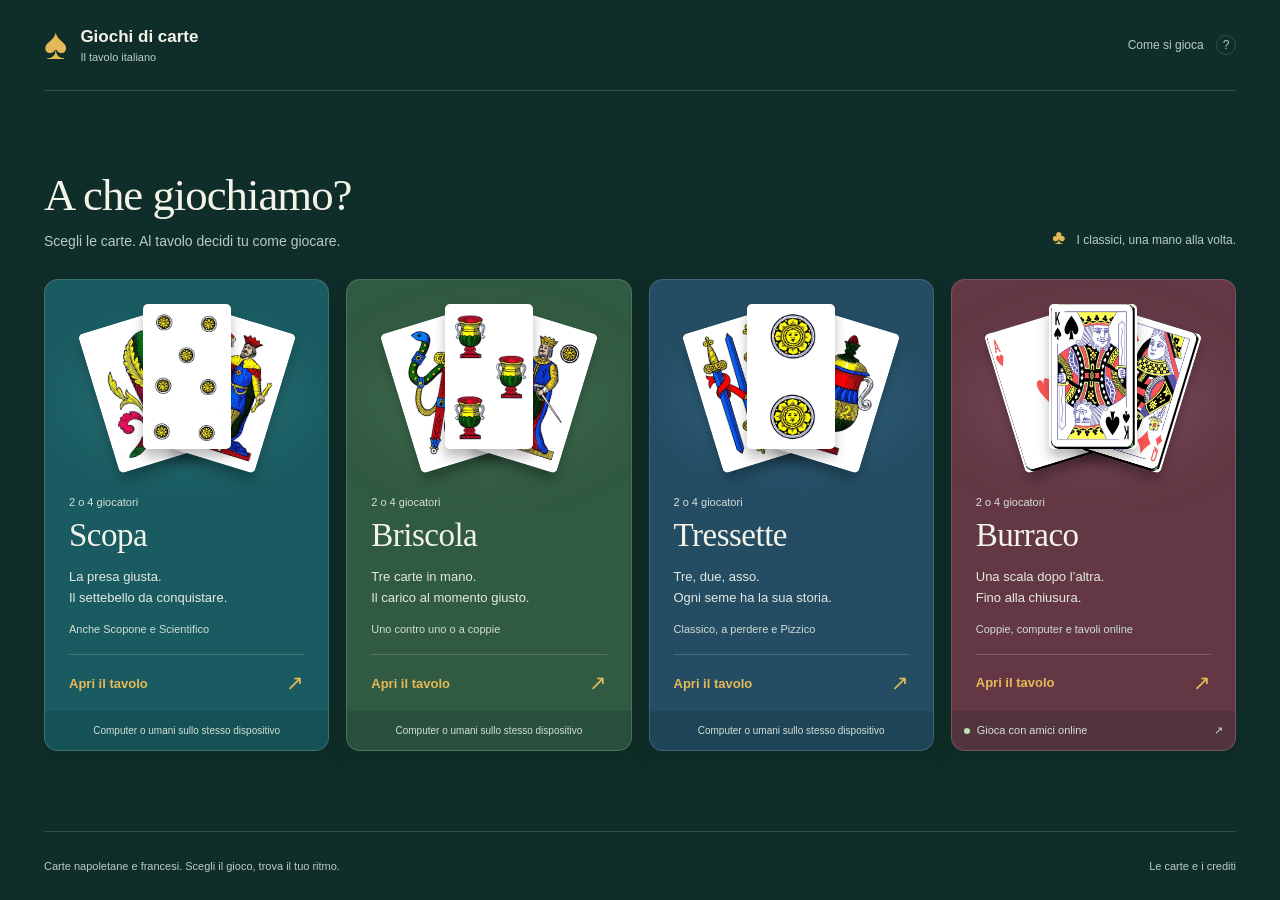
==== commit d3610332: "Replace setup dashboard with responsive four-game menu" ====
--- a/index.html
+++ b/index.html
@@ -1,224 +1,50 @@
-<!DOCTYPE html>
+<!doctype html>
 <html lang="it">
 <head>
-  <base href="/">
-  <meta charset="UTF-8">
-  <meta name="viewport" content="width=device-width, initial-scale=1.0, viewport-fit=cover">
-  <meta name="theme-color" content="#0b5d2e">
-  <link rel="icon" href="data:image/svg+xml,%3Csvg xmlns='http://www.w3.org/2000/svg' viewBox='0 0 40 40'%3E%3Crect width='40' height='40' rx='9' fill='%230b5d2e'/%3E%3Crect x='10' y='6' width='20' height='28' rx='3.5' fill='%23fdfcf7'/%3E%3Cpath d='M20 14.8c1.8-2.9 5.6-2.4 5.6 1.1 0 2.6-3.4 5-5.6 6.8-2.2-1.8-5.6-4.2-5.6-6.8 0-3.5 3.8-4 5.6-1.1z' fill='%23c62828'/%3E%3C/svg%3E">
-  <title>Giochi di Carte Italiani — Burraco · Briscola · Scopa · Tressette</title>
-  <link rel="stylesheet" href="css/style.css?v=24">
+ <meta charset="utf-8">
+ <meta name="viewport" content="width=device-width,initial-scale=1,viewport-fit=cover">
+ <meta name="theme-color" content="#102e29">
+ <meta name="description" content="Scopa e Scopone, Briscola, Tressette e Burraco. Scegli il tuo tavolo, gioca contro il computer o condividi una partita.">
+ <title>Giochi di carte italiani — Scegli il tuo tavolo</title>
+ <link rel="icon" href="data:image/svg+xml,%3Csvg xmlns='http://www.w3.org/2000/svg' viewBox='0 0 40 40'%3E%3Crect width='40' height='40' rx='9' fill='%23102e29'/%3E%3Cpath d='M20 7C16 13 9 17 9 23a7 7 0 0 0 10 6l-3 5h8l-3-5a7 7 0 0 0 10-6C31 17 24 13 20 7' fill='%23e5b957'/%3E%3C/svg%3E">
+ <link rel="stylesheet" href="menu/style.css?v=1">
+ <script src="menu/menu.js?v=1" defer></script>
 </head>
-<body class="dashboard-body">
-  <main class="dashboard">
-    <header class="dashboard-header">
-      <div class="logo">🃏</div>
-      <h1>Giochi di Carte Italiani</h1>
-      <p class="sottotitolo">Burraco · Briscola · Scopa · Tressette</p>
-    </header>
-
-    <!-- 1. SCELTA GIOCO -->
-    <section class="pannello" id="passo-gioco">
-      <h2>Scegli il gioco</h2>
-      <div class="griglia-giochi" id="griglia-giochi">
-        <button class="carta-gioco" data-gioco="scopa">
-          <span class="icona">🥇</span>
-          <span class="nome">Scopa</span>
-          <span class="desc">Prendi le carte dal tavolo e conquista i 4 punti (Settebello, Denari, Carte, Primiera)</span>
-        </button>
-        <button class="carta-gioco" data-gioco="tressette">
-          <span class="icona">♣</span>
-          <span class="nome">Tressette</span>
-          <span class="desc">Classico a coppie, a perdere e Pizzico con i mazzetti esposti</span>
-        </button>
-        <button class="carta-gioco" data-gioco="briscola">
-          <span class="icona">⚔️</span>
-          <span class="nome">Briscola</span>
-          <span class="desc">Conquista il maggior numero di punti con le prese (120 punti in gioco)</span>
-        </button>
-        <button class="carta-gioco" data-gioco="burraco">
-          <span class="icona">🃏</span>
-          <span class="nome">Burraco</span>
-          <span class="desc">Forma combinazioni e sequenze, fai almeno un Burraco e chiudi a 505, 1005 o 2005 punti</span>
-        </button>
-      </div>
-    </section>
-
-    <!-- 2. SCELTA MAZZO -->
-    <section class="pannello" id="passo-mazzo" hidden>
-      <h2 id="titolo-passomazzo">Mazzo regionale <small>(carte di tutta Italia)</small></h2>
-      <div class="griglia-mazzi" id="griglia-mazzi"></div>
-    </section>
-
-    <!-- 3. SCELTA MODALITÀ -->
-    <section class="pannello" id="passo-modalita" hidden>
-      <h2>Modalità di gioco</h2>
-      <div class="griglia-modalita">
-        <button class="carta-modalita" data-modalita="bot" id="btn-bot">
-          <span class="icona">🤖</span>
-          <span class="nome">Single Player</span>
-          <span class="desc">Gioca contro il computer: IA locale nel tuo browser, nessun server</span>
-        </button>
-        <button class="carta-modalita" data-modalita="p2p" id="btn-p2p">
-          <span class="icona">🌐</span>
-          <span class="nome">Multiplayer P2P</span>
-          <span class="desc">Gioca contro un amico: connessione diretta WebRTC, costo zero</span>
-        </button>
-      </div>
-
-      <!-- sottopannello multiplayer -->
-      <div class="sottopannello" id="pannello-p2p" hidden>
-        <div class="p2p-opzioni">
-          <button class="btn btn-primario" id="btn-crea-stanza">➕ Crea una stanza</button>
-          <div class="separatore">oppure</div>
-          <label for="input-stanza">Codice stanza avversario</label>
-          <div class="riga-input">
-            <input type="text" id="input-stanza" placeholder="carte-xxxxxxxxxx" autocomplete="off">
-            <button class="btn" id="btn-connetti">🔗 Connetti</button>
-          </div>
-          <div class="nota">La connessione è P2P: il codice stanza è solo l'ID di signaling gratuito (PeerJS).</div>
-        </div>
-      </div>
-
-      <div class="riga-azione">
-        <button class="btn btn-primario btn-grande" id="btn-inizia" disabled>▶ Avvia partita</button>
-      </div>
-    </section>
+<body>
+ <a class="skip" href="#giochi">Vai ai giochi</a>
+ <div class="room">
+  <header class="masthead"><a class="brand" href="/" aria-label="Giochi di carte italiani, pagina iniziale"><span class="brand-mark" aria-hidden="true">♠</span><span>Giochi di carte<span class="brand-sub">Il tavolo italiano</span></span></a><button class="text-button" data-dialog="help" disabled>Come si gioca <span aria-hidden="true">?</span></button></header>
+  <main>
+   <div class="welcome"><div><h1>A che giochiamo?</h1><p>Scegli le carte. Al tavolo decidi tu come giocare.</p></div><span class="room-note"><span aria-hidden="true">♣</span> I classici, una mano alla volta.</span></div>
+   <section id="giochi" class="tables" aria-label="Scegli il gioco">
+    <article class="table scopa">
+     <a class="table-link" href="scopa/" data-gioco="scopa" aria-labelledby="title-scopa action-scopa">
+      <div class="card-scene" aria-hidden="true"><img src="scopa/assets/bastoni-01.webp" alt="" width="480" height="793"><img src="scopa/assets/denari-07.webp" alt="" width="480" height="793"><img src="scopa/assets/coppe-10.webp" alt="" width="480" height="793"></div>
+      <div class="game-copy"><span class="players">2 o 4 giocatori</span><h2 id="title-scopa">Scopa</h2><p>La presa giusta.<br>Il settebello da conquistare.</p><span class="variants">Anche Scopone e Scientifico</span><span class="saved" data-save="scopa-napoletana-v1" hidden>Salvataggio disponibile</span><span class="enter" id="action-scopa">Apri il tavolo <span aria-hidden="true">↗</span></span></div>
+     </a><div class="table-foot">Computer o umani sullo stesso dispositivo</div>
+    </article>
+    <article class="table briscola">
+     <a class="table-link" href="briscola/" data-gioco="briscola" aria-labelledby="title-briscola action-briscola">
+      <div class="card-scene" aria-hidden="true"><img src="scopa/assets/spade-01.webp" alt="" width="480" height="793"><img src="scopa/assets/coppe-03.webp" alt="" width="480" height="793"><img src="scopa/assets/denari-10.webp" alt="" width="480" height="793"></div>
+      <div class="game-copy"><span class="players">2 o 4 giocatori</span><h2 id="title-briscola">Briscola</h2><p>Tre carte in mano.<br>Il carico al momento giusto.</p><span class="variants">Uno contro uno o a coppie</span><span class="saved" data-save="briscola-napoletana-v1" hidden>Salvataggio disponibile</span><span class="enter" id="action-briscola">Apri il tavolo <span aria-hidden="true">↗</span></span></div>
+     </a><div class="table-foot">Computer o umani sullo stesso dispositivo</div>
+    </article>
+    <article class="table tressette">
+     <a class="table-link" href="tressette/" data-gioco="tressette" aria-labelledby="title-tressette action-tressette">
+      <div class="card-scene" aria-hidden="true"><img src="scopa/assets/spade-03.webp" alt="" width="480" height="793"><img src="scopa/assets/denari-02.webp" alt="" width="480" height="793"><img src="scopa/assets/coppe-01.webp" alt="" width="480" height="793"></div>
+      <div class="game-copy"><span class="players">2 o 4 giocatori</span><h2 id="title-tressette">Tressette</h2><p>Tre, due, asso.<br>Ogni seme ha la sua storia.</p><span class="variants">Classico, a perdere e Pizzico</span><span class="saved" data-save="tressette-napoletano-v1" hidden>Salvataggio disponibile</span><span class="enter" id="action-tressette">Apri il tavolo <span aria-hidden="true">↗</span></span></div>
+     </a><div class="table-foot">Computer o umani sullo stesso dispositivo</div>
+    </article>
+    <article class="table burraco">
+     <a class="table-link" href="burraco/" data-gioco="burraco" aria-labelledby="title-burraco action-burraco">
+      <div class="card-scene french" aria-hidden="true"><img src="img/francese/cuori_01.jpg" alt="" width="100" height="145"><img src="img/francese/picche_13.jpg" alt="" width="100" height="145"><img src="img/francese/quadri_12.jpg" alt="" width="100" height="145"></div>
+      <div class="game-copy"><span class="players">2 o 4 giocatori</span><h2 id="title-burraco">Burraco</h2><p>Una scala dopo l’altra.<br>Fino alla chiusura.</p><span class="variants">Coppie, computer e tavoli online</span><span class="enter" id="action-burraco">Apri il tavolo <span aria-hidden="true">↗</span></span></div>
+     </a><a class="table-foot online" href="burraco/online.html?server=wss://giochi-di-carte.onrender.com"><span class="online-dot" aria-hidden="true"></span> Gioca con amici online <span aria-hidden="true">↗</span></a>
+    </article>
+   </section>
   </main>
-
-  <script src="js/engine.js?v=24"></script>
-  <script src="js/ui.js?v=24"></script>
-  <script>
-    'use strict';
-    const stato = { gioco: null, mazzo: null, modalita: null };
-
-    const $ = (sel) => document.querySelector(sel);
-    const mostra = (sel, visibile) => { $(sel).hidden = !visibile; };
-
-    /* Scelta gioco */
-    document.querySelectorAll('.carta-gioco').forEach(btn => {
-      btn.addEventListener('click', () => {
-        stato.gioco = btn.dataset.gioco;
-        if (stato.gioco === 'tressette') {
-          location.href = 'tressette/';
-          return;
-        }
-        if (stato.gioco === 'scopa') {
-          location.href = 'scopa/';
-          return;
-        }
-        /* Il Burraco ha una pagina sua (regolamento completo, trascinamento
-           delle carte, avversario a 3 livelli): si apre direttamente. */
-        if (stato.gioco === 'burraco') {
-          location.href = 'burraco/';
-          return;
-        }
-        document.querySelectorAll('.carta-gioco').forEach(b => b.classList.toggle('attiva', b === btn));
-        stato.mazzo = null; // azzera la scelta precedente
-        aggiornaPassoMazzo();
-        mostra('#passo-mazzo', true);
-        window.scrollTo({ top: $('#passo-mazzo').offsetTop - 10, behavior: 'smooth' });
-      });
-    });
-
-    /* Passo mazzo: per Burraco valgono SOLO le carte francesi da poker
-       (2 mazzi da 52 + 4 Jolly = 108 carte). I mazzi regionali italiani
-       si usano esclusivamente per Scopa e Briscola. */
-    function aggiornaPassoMazzo() {
-      const griglia = $('#griglia-mazzi');
-      const titolo = $('#titolo-passomazzo');
-      griglia.innerHTML = '';
-
-      if (stato.gioco === 'burraco') {
-        titolo.innerHTML = 'Mazzo di gioco <small>(carte da poker con Jolly)</small>';
-        const btn = document.createElement('button');
-        btn.className = 'carta-mazzo attiva';
-        btn.dataset.mazzo = 'francese';
-        btn.innerHTML = `
-          <span class="retro-preview retro-preview-immagine" style="background-image:url('img/francese/retro.jpg')"></span>
-          <span class="nome">Carte Francesi</span>
-          <span class="desc">Poker — 2 mazzi da 52 + 4 Jolly (108 carte)</span>`;
-        btn.addEventListener('click', () => {
-          stato.mazzo = 'francese';
-          mostra('#passo-modalita', true);
-          window.scrollTo({ top: $('#passo-modalita').offsetTop - 10, behavior: 'smooth' });
-        });
-        griglia.appendChild(btn);
-        stato.mazzo = 'francese'; // pre-selezionato
-        return;
-      }
-
-      titolo.innerHTML = 'Mazzo regionale <small>(carte di tutta Italia)</small>';
-      Object.keys(MAZZI_ITALIANI || {}).forEach(chiave => {
-        const conf = MAZZI_ITALIANI[chiave];
-        const btn = document.createElement('button');
-        btn.className = 'carta-mazzo';
-        btn.dataset.mazzo = chiave;
-        btn.innerHTML = `
-          ${conf.immagini
-            ? `<span class="retro-preview retro-preview-immagine" style="background-image:url('img/${chiave}/retro.jpg')"></span>`
-            : `<span class="retro-preview ${conf.retro}"></span>`}
-          <span class="nome">${conf.nome}</span>
-          <span class="desc">${conf.regione}</span>`;
-        btn.addEventListener('click', () => {
-          stato.mazzo = chiave;
-          document.querySelectorAll('.carta-mazzo').forEach(b => b.classList.toggle('attiva', b === btn));
-          mostra('#passo-modalita', true);
-          window.scrollTo({ top: $('#passo-modalita').offsetTop - 10, behavior: 'smooth' });
-        });
-        griglia.appendChild(btn);
-      });
-    }
-
-    /* Scelta modalità */
-    document.querySelectorAll('.carta-modalita').forEach(btn => {
-      btn.addEventListener('click', () => {
-        stato.modalita = btn.dataset.modalita;
-        document.querySelectorAll('.carta-modalita').forEach(b => b.classList.toggle('attiva', b === btn));
-        mostra('#pannello-p2p', stato.modalita === 'p2p');
-        $('#btn-inizia').disabled = false;
-      });
-    });
-
-    /* Multiplayer: crea stanza (host) */
-    $('#btn-crea-stanza').addEventListener('click', () => {
-      stato.modalita = 'p2p';
-      stato.ruolo = 'host';
-      $('#btn-inizia').disabled = false;
-      UI.notifica('Quando premi "Avvia partita" ti verrà mostrato il codice stanza da condividere.', 'info', 4000);
-    });
-
-    /* Multiplayer: connetti (guest) */
-    $('#btn-connetti').addEventListener('click', () => {
-      const stanza = $('#input-stanza').value.trim();
-      if (!stanza) { UI.notifica('Inserisci un codice stanza.', 'errore', 2500); return; }
-      stato.modalita = 'p2p';
-      stato.ruolo = 'guest';
-      stato.stanza = stanza;
-      $('#btn-inizia').disabled = false;
-      UI.notifica('Inserisci il nome e premi "Avvia partita".', 'info', 3000);
-    });
-
-    /* Nome giocatore: chiesto solo all'avvio */
-    let nome = 'Giocatore';
-
-    /* Avvio */
-    $('#btn-inizia').addEventListener('click', () => {
-      if (!stato.gioco || !stato.mazzo || !stato.modalita) {
-        UI.notifica('Completa tutti i passaggi.', 'errore', 2500);
-        return;
-      }
-      nome = prompt('Il tuo nome:') || nome;
-      const query = new URLSearchParams({
-        gioco: stato.gioco,
-        mazzo: stato.mazzo,
-        modalita: stato.modalita,
-        ruolo: stato.ruolo || 'bot',
-        stanza: stato.stanza || '',
-        nome
-      });
-      location.href = 'game.html?' + query.toString();
-    });
-  </script>
-</body>
-</html>
+  <footer class="room-footer"><p>Carte napoletane e francesi. Scegli il gioco, trova il tuo ritmo.</p><button class="text-button" data-dialog="credits" disabled>Le carte e i crediti</button></footer>
+ </div>
+ <dialog id="help" aria-labelledby="help-title"><button class="dialog-close" data-close aria-label="Chiudi istruzioni">✕</button><h2 id="help-title">Un posto al tavolo</h2><p>Apri un gioco per scegliere variante, difficoltà e durata della partita.</p><dl><dt>Contro il computer</dt><dd>Scegli il computer per gli altri posti. Scopa, Briscola e Tressette offrono tre difficoltà.</dd><dt>Insieme, sullo stesso dispositivo</dt><dd>Assegna un posto umano a chi è con te. Una schermata copre le carte quando passate il dispositivo.</dd><dt>A distanza</dt><dd>Il Burraco ha un tavolo online dedicato: entra, crea una stanza e condividi il codice. Scopa e Briscola mantengono nelle loro pagine il collegamento alla precedente modalità online a due.</dd><dt>Riprendere una partita</dt><dd>Scopa, Briscola e Tressette salvano la partita in questo browser. Se compare “Salvataggio disponibile”, apri quel tavolo e premi “Riprendi”.</dd></dl><p class="dialog-note">Le regole complete sono disponibili dentro ciascun gioco.</p></dialog>
+ <dialog id="credits" aria-labelledby="credits-title"><button class="dialog-close" data-close aria-label="Chiudi crediti">✕</button><h2 id="credits-title">Le carte del tavolo</h2><p>Le carte napoletane sono di Trocche100, in pubblico dominio su Wikimedia Commons. Le immagini originali sono ridimensionate e convertite in WebP.</p><p><a href="scopa/assets/credits.json" target="_blank" rel="noopener">Fonti e licenze delle carte napoletane</a></p><p>Il Burraco usa il mazzo francese già presente nel progetto. Le immagini dei giochi restano disponibili anche nella pagina di ciascun tavolo.</p></dialog>
+</body></html>
--- a/menu/style.css
+++ b/menu/style.css
@@ -0,0 +1,12 @@
+:root{font-family:Trebuchet MS,Segoe UI,sans-serif;color:#f4f3e9;background:#102e29;color-scheme:dark;--gold:#e5b957;--muted:#b9cbc4;--line:#ffffff26}
+*{box-sizing:border-box}body{margin:0}a{color:inherit}button{font:inherit;color:inherit;cursor:pointer}a,button{-webkit-tap-highlight-color:transparent}a:focus-visible,button:focus-visible{outline:3px solid var(--gold);outline-offset:5px}[hidden]{display:none!important}.skip{position:fixed;top:10px;left:10px;background:var(--gold);color:#102e29;padding:12px;z-index:5;transform:translateY(-160%)}.skip:focus{transform:none}
+.room{max-width:1512px;margin:0 auto;padding:0 44px;min-height:100dvh;display:flex;flex-direction:column}.masthead{height:91px;display:flex;align-items:center;justify-content:space-between;border-bottom:1px solid var(--line)}.brand{display:flex;gap:13px;align-items:center;text-decoration:none;font-size:17px;font-weight:bold}.brand-mark{color:var(--gold);font:44px Georgia,serif;line-height:1}.brand-sub{display:block;font-size:11px;font-weight:normal;color:var(--muted);margin-top:4px}.text-button{background:none;border:0;padding:10px 0;font-size:12px;color:var(--muted)}.text-button:hover{color:white}.text-button>span{display:inline-grid;place-items:center;width:20px;height:20px;margin-left:9px;border:1px solid var(--line);border-radius:50%}.text-button:disabled{visibility:hidden}
+main{flex:1;display:flex;flex-direction:column;justify-content:center;padding:28px 0}.welcome{display:flex;justify-content:space-between;align-items:end;gap:20px;margin-bottom:27px}h1{font:normal clamp(34px,3.5vw,48px)/1.1 Georgia,serif;letter-spacing:-1px;margin:0 0 11px}.welcome p{font-size:14px;margin:0;color:var(--muted);line-height:1.5}.room-note{color:var(--muted);font-size:12px;padding-bottom:3px;white-space:nowrap}.room-note>span{font-size:20px;color:var(--gold);margin-right:8px}
+.tables{display:grid;grid-template-columns:repeat(4,minmax(0,1fr));gap:17px}.table{--cloth:#195b60;--glow:#2d7378;background:var(--cloth);border:1px solid #ffffff24;border-radius:14px;overflow:hidden;display:flex;flex-direction:column;min-width:0;box-shadow:0 8px 22px #00130e2b}.briscola{--cloth:#315a42;--glow:#467252}.tressette{--cloth:#244c63;--glow:#356983}.burraco{--cloth:#633844;--glow:#80505e}.table-link{display:flex;flex-direction:column;flex:1;text-decoration:none;padding:24px 24px 0;position:relative}.table-link:focus-visible{outline-offset:-5px;border-radius:14px}.card-scene{height:174px;position:relative;width:100%;max-width:235px;align-self:center;margin:0 0 18px}.card-scene:before{content:'';position:absolute;inset:24px -10px 8px;background:var(--glow);border-radius:50%;filter:blur(25px);opacity:.45}.card-scene img{position:absolute;left:50%;top:4px;width:88px;height:145px;object-fit:fill;border-radius:5px;box-shadow:0 8px 12px #0004;transform:translateX(-50%);transition:transform .2s}.card-scene img:first-of-type{transform:translateX(calc(-50% - 46px)) rotate(-17deg);top:15px}.card-scene img:last-of-type{transform:translateX(calc(-50% + 46px)) rotate(17deg);top:15px}.card-scene img:nth-of-type(2){z-index:1;top:0}.table-link:hover .card-scene img:first-of-type{transform:translateX(calc(-50% - 52px)) rotate(-20deg)}.table-link:hover .card-scene img:last-of-type{transform:translateX(calc(-50% + 52px)) rotate(20deg)}.players{font-size:11px;color:#d7e1da;display:block;margin-bottom:9px}h2{font:normal 33px/1.15 Georgia,serif;margin:0 0 12px;letter-spacing:-.5px}.game-copy{display:flex;flex:1;flex-direction:column}.game-copy p{font-size:13px;line-height:1.6;margin:0 0 13px;color:#e5e9e3}.variants{font-size:11px;color:#cfddd6;display:block;line-height:1.5;margin-bottom:16px}.enter{display:flex;align-items:center;justify-content:space-between;margin-top:auto;border-top:1px solid #ffffff2b;padding:16px 0;font-size:13px;font-weight:bold;color:var(--gold)}.enter>span{font-size:21px;font-weight:normal}.table-link:hover .enter{color:#ffda8c}.table-foot{padding:12px 12px;text-align:center;background:#001e202b;font-size:10px;color:#d3dfd7;min-height:39px;display:flex;justify-content:center;align-items:center;gap:7px;line-height:1.4;text-decoration:none}.online{font-size:11px}.online:hover{background:#001e2050;color:white}.online-dot{display:inline-block;width:6px;height:6px;border-radius:50%;background:#c2dfb3;flex-shrink:0}.online>span:last-child{margin-left:auto}.saved{font-size:10px;color:#ffdc91;margin:-7px 0 11px;display:flex;align-items:center;gap:6px}.saved:before{content:'';width:5px;height:5px;border-radius:50%;background:currentColor}
+.room-footer{display:flex;justify-content:space-between;align-items:center;gap:20px;min-height:69px;border-top:1px solid var(--line);font-size:11px;color:var(--muted)}.room-footer p{margin:0;line-height:1.5}.room-footer button{font-size:11px;white-space:nowrap}
+dialog{background:#193d35;color:#f4f3e9;border:1px solid #ffffff40;border-radius:16px;padding:32px;max-width:600px;width:calc(100% - 32px);max-height:88dvh;box-shadow:0 20px 80px #0006}dialog::backdrop{background:#031d1acc;backdrop-filter:blur(4px)}dialog h2{font-size:30px;margin:0 35px 20px 0}dialog p,dialog dd{font-size:13px;line-height:1.7;color:#d3dfd7}dialog dt{font-size:14px;font-weight:bold;margin-top:20px}dialog dd{margin:7px 0 0}dialog a{color:var(--gold)}.dialog-close{position:absolute;right:12px;top:12px;background:transparent;border:0;border-radius:6px;padding:9px}.dialog-close:hover{background:#ffffff14}.dialog-note{border-top:1px solid var(--line);padding-top:14px;margin-bottom:0}
+@media(min-width:1000px) and (max-height:820px){.room{padding:0 30px}.masthead{height:66px}.brand{font-size:15px}.brand-mark{font-size:36px}main{padding:19px 0}.welcome{margin-bottom:20px}h1{font-size:36px;margin-bottom:7px}.welcome p{font-size:13px}.table-link{padding:18px 20px 0}.card-scene{height:137px;margin-bottom:9px}.card-scene img{width:70px;height:116px}.card-scene img:first-of-type{transform:translateX(calc(-50% - 38px)) rotate(-17deg)}.card-scene img:last-of-type{transform:translateX(calc(-50% + 38px)) rotate(17deg)}h2{font-size:29px;margin-bottom:8px}.players{margin-bottom:7px}.game-copy p{font-size:12px;margin-bottom:8px}.variants{margin-bottom:11px;font-size:10px}.enter{padding:11px 0;font-size:12px}.table-foot{padding:8px;min-height:34px;font-size:9px}.online{font-size:11px}.room-footer{min-height:52px}.saved{margin:-3px 0 8px}}
+@media(max-width:999px){.room{padding:0 28px}.masthead{height:75px}.welcome{margin-bottom:23px}.room-note{display:none}.tables{grid-template-columns:repeat(2,minmax(0,1fr));gap:20px}.table-link{display:grid;grid-template-columns:130px minmax(0,1fr);column-gap:20px;padding:22px 20px 0}.card-scene{width:130px;height:200px;margin-bottom:0;align-self:center}.card-scene img{width:65px;height:107px;top:42px!important}.card-scene img:first-of-type{transform:translateX(calc(-50% - 25px)) rotate(-17deg)}.card-scene img:last-of-type{transform:translateX(calc(-50% + 25px)) rotate(17deg)}h2{font-size:29px}.game-copy p{font-size:12px}.variants{font-size:10px}.enter{padding:12px 0}.room-footer{min-height:75px}.table-foot{font-size:10px}}
+@media(min-width:600px) and (max-width:799px){.table-link{display:flex;padding:20px 20px 0}.card-scene{height:145px;max-width:170px}.card-scene img{top:5px!important}.welcome{margin-top:3px}}
+@media(max-width:599px){.room{padding:0 18px}.masthead{height:71px}.brand{font-size:14px;gap:9px}.brand-mark{font-size:34px}.brand-sub{font-size:10px}.masthead .text-button{font-size:11px}.text-button>span{margin-left:4px}.welcome{margin:0 0 22px}h1{font-size:35px;letter-spacing:-.7px}.welcome p{font-size:12px;max-width:260px}.tables{grid-template-columns:1fr;gap:15px}.table-link{grid-template-columns:105px minmax(0,1fr);column-gap:18px;padding:19px 18px 0}.card-scene{width:105px;height:175px}.card-scene img{width:58px;height:96px;top:33px!important}.card-scene img:first-of-type{transform:translateX(calc(-50% - 22px)) rotate(-17deg)}.card-scene img:last-of-type{transform:translateX(calc(-50% + 22px)) rotate(17deg)}.table-link:hover .card-scene img:first-of-type{transform:translateX(calc(-50% - 25px)) rotate(-20deg)}.table-link:hover .card-scene img:last-of-type{transform:translateX(calc(-50% + 25px)) rotate(20deg)}h2{font-size:29px;margin:0 0 8px}.players{font-size:10px;margin-bottom:6px}.game-copy p{font-size:12px;line-height:1.5;margin-bottom:10px}.variants{font-size:10px;margin-bottom:10px}.enter{font-size:12px;padding:10px 0}.table-foot{padding:9px;min-height:33px;font-size:10px}.room-footer{align-items:start;padding:17px 0;gap:16px;min-height:70px}.room-footer p{max-width:190px;font-size:10px}.room-footer button{font-size:10px;padding:0}dialog{padding:26px 20px}dialog h2{font-size:27px}.saved{font-size:9px}}
+@media(prefers-reduced-motion:reduce){*{transition:none!important;animation:none!important;scroll-behavior:auto!important}}
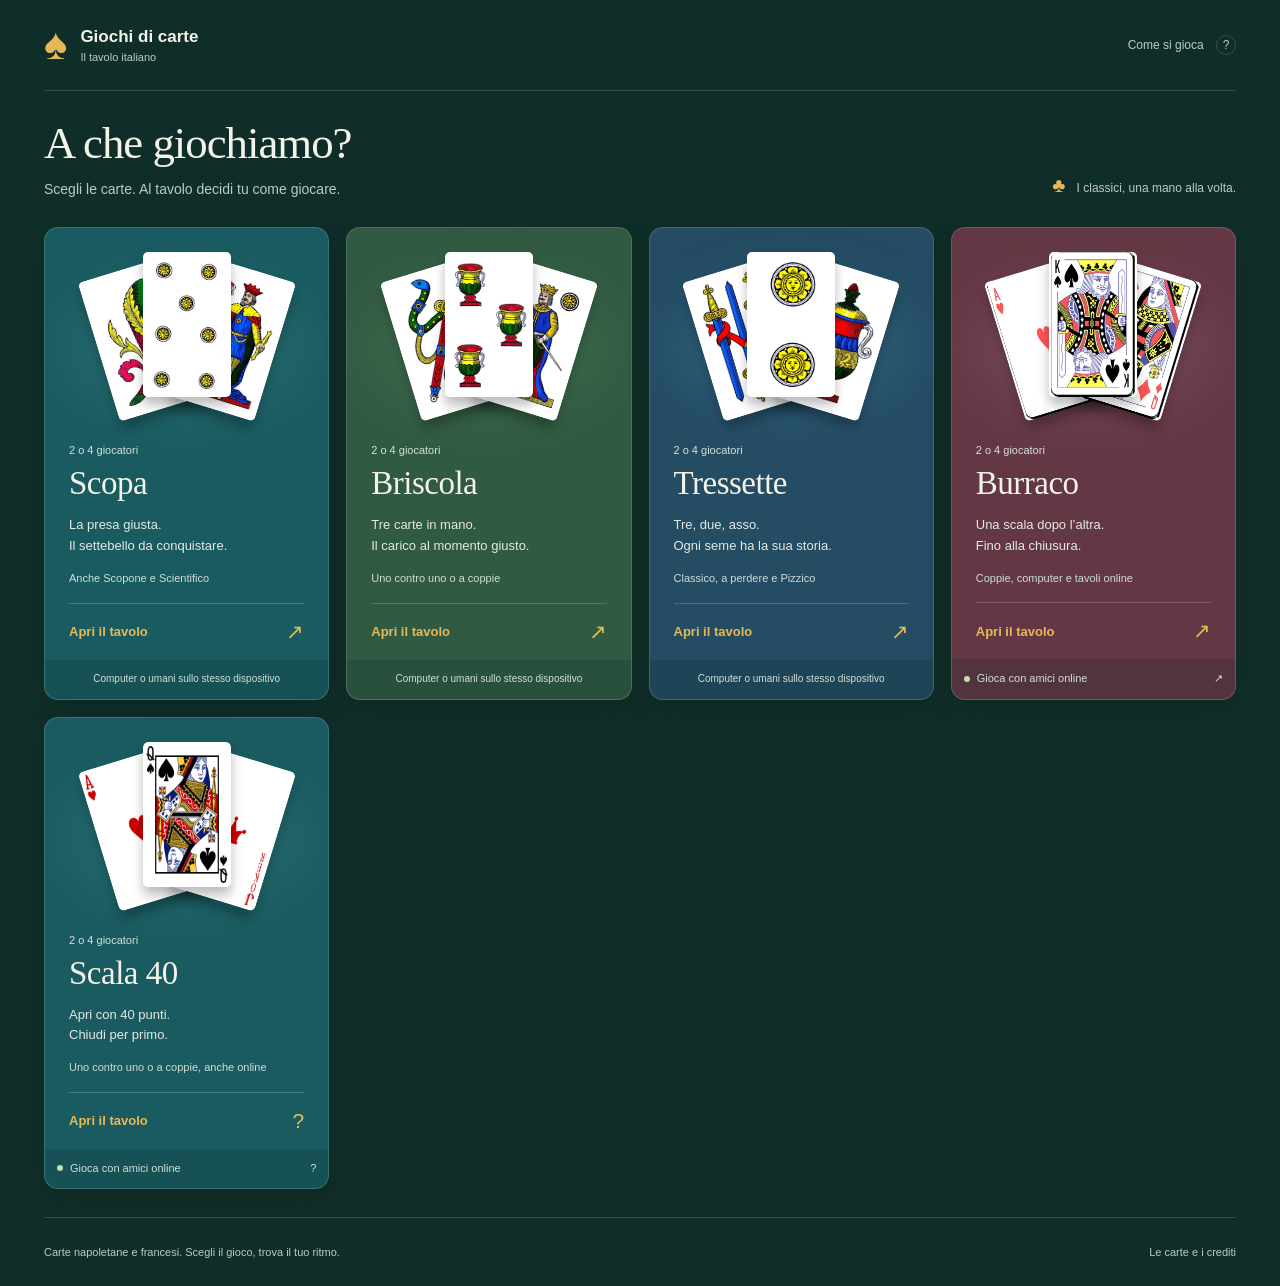
==== commit e17e10c0: "Scala 40: nuovo gioco locale 2/4 + online via server Rust - scala40/: engine, bot 3 livelli, app, pa" ====
--- a/index.html
+++ b/index.html
@@ -4,7 +4,7 @@
  <meta charset="utf-8">
  <meta name="viewport" content="width=device-width,initial-scale=1,viewport-fit=cover">
  <meta name="theme-color" content="#102e29">
- <meta name="description" content="Scopa e Scopone, Briscola, Tressette e Burraco. Scegli il tuo tavolo, gioca contro il computer o condividi una partita.">
+ <meta name="description" content="Scopa e Scopone, Briscola, Tressette, Burraco e Scala 40. Scegli il tuo tavolo, gioca contro il computer o condividi una partita.">
  <title>Giochi di carte italiani — Scegli il tuo tavolo</title>
  <link rel="icon" href="data:image/svg+xml,%3Csvg xmlns='http://www.w3.org/2000/svg' viewBox='0 0 40 40'%3E%3Crect width='40' height='40' rx='9' fill='%23102e29'/%3E%3Cpath d='M20 7C16 13 9 17 9 23a7 7 0 0 0 10 6l-3 5h8l-3-5a7 7 0 0 0 10-6C31 17 24 13 20 7' fill='%23e5b957'/%3E%3C/svg%3E">
  <link rel="stylesheet" href="menu/style.css?v=1">
@@ -41,10 +41,16 @@
       <div class="game-copy"><span class="players">2 o 4 giocatori</span><h2 id="title-burraco">Burraco</h2><p>Una scala dopo l’altra.<br>Fino alla chiusura.</p><span class="variants">Coppie, computer e tavoli online</span><span class="enter" id="action-burraco">Apri il tavolo <span aria-hidden="true">↗</span></span></div>
      </a><a class="table-foot online" href="burraco/online.html?server=wss://giochi-di-carte.onrender.com"><span class="online-dot" aria-hidden="true"></span> Gioca con amici online <span aria-hidden="true">↗</span></a>
     </article>
+    <article class="table scala40">
+     <a class="table-link" href="scala40/" data-gioco="scala40" aria-labelledby="title-scala40 action-scala40">
+      <div class="card-scene french" aria-hidden="true"><img src="burraco/img/carte/Ace_of_Hearts.webp" alt="" width="100" height="145"><img src="burraco/img/carte/Queen_of_Spades.webp" alt="" width="100" height="145"><img src="burraco/img/carte/Joker_red.webp" alt="" width="100" height="145"></div>
+      <div class="game-copy"><span class="players">2 o 4 giocatori</span><h2 id="title-scala40">Scala 40</h2><p>Apri con 40 punti.<br>Chiudi per primo.</p><span class="variants">Uno contro uno o a coppie, anche online</span><span class="saved" data-save="scala40-v1" hidden>Salvataggio disponibile</span><span class="enter" id="action-scala40">Apri il tavolo <span aria-hidden="true">?</span></span></div>
+     </a><a class="table-foot online" href="scala40/online.html?server=wss://giochi-di-carte.onrender.com"><span class="online-dot" aria-hidden="true"></span> Gioca con amici online <span aria-hidden="true">?</span></a>
+    </article>
    </section>
   </main>
   <footer class="room-footer"><p>Carte napoletane e francesi. Scegli il gioco, trova il tuo ritmo.</p><button class="text-button" data-dialog="credits" disabled>Le carte e i crediti</button></footer>
  </div>
- <dialog id="help" aria-labelledby="help-title"><button class="dialog-close" data-close aria-label="Chiudi istruzioni">✕</button><h2 id="help-title">Un posto al tavolo</h2><p>Apri un gioco per scegliere variante, difficoltà e durata della partita.</p><dl><dt>Contro il computer</dt><dd>Scegli il computer per gli altri posti. Scopa, Briscola e Tressette offrono tre difficoltà.</dd><dt>Insieme, sullo stesso dispositivo</dt><dd>Assegna un posto umano a chi è con te. Una schermata copre le carte quando passate il dispositivo.</dd><dt>A distanza</dt><dd>Il Burraco ha un tavolo online dedicato: entra, crea una stanza e condividi il codice. Scopa e Briscola mantengono nelle loro pagine il collegamento alla precedente modalità online a due.</dd><dt>Riprendere una partita</dt><dd>Scopa, Briscola e Tressette salvano la partita in questo browser. Se compare “Salvataggio disponibile”, apri quel tavolo e premi “Riprendi”.</dd></dl><p class="dialog-note">Le regole complete sono disponibili dentro ciascun gioco.</p></dialog>
+ <dialog id="help" aria-labelledby="help-title"><button class="dialog-close" data-close aria-label="Chiudi istruzioni">✕</button><h2 id="help-title">Un posto al tavolo</h2><p>Apri un gioco per scegliere variante, difficoltà e durata della partita.</p><dl><dt>Contro il computer</dt><dd>Scegli il computer per gli altri posti. Scopa, Briscola e Tressette offrono tre difficoltà.</dd><dt>Insieme, sullo stesso dispositivo</dt><dd>Assegna un posto umano a chi è con te. Una schermata copre le carte quando passate il dispositivo.</dd><dt>A distanza</dt><dd>Burraco e Scala 40 hanno un tavolo online dedicato: entra, crea una stanza e condividi il codice. Scopa e Briscola mantengono nelle loro pagine il collegamento alla precedente modalità online a due.</dd><dt>Riprendere una partita</dt><dd>Scopa, Briscola, Tressette e Scala 40 salvano la partita in questo browser. Se compare “Salvataggio disponibile”, apri quel tavolo e premi “Riprendi”.</dd></dl><p class="dialog-note">Le regole complete sono disponibili dentro ciascun gioco.</p></dialog>
  <dialog id="credits" aria-labelledby="credits-title"><button class="dialog-close" data-close aria-label="Chiudi crediti">✕</button><h2 id="credits-title">Le carte del tavolo</h2><p>Le carte napoletane sono di Trocche100, in pubblico dominio su Wikimedia Commons. Le immagini originali sono ridimensionate e convertite in WebP.</p><p><a href="scopa/assets/credits.json" target="_blank" rel="noopener">Fonti e licenze delle carte napoletane</a></p><p>Il Burraco usa il mazzo francese già presente nel progetto. Le immagini dei giochi restano disponibili anche nella pagina di ciascun tavolo.</p></dialog>
 </body></html>
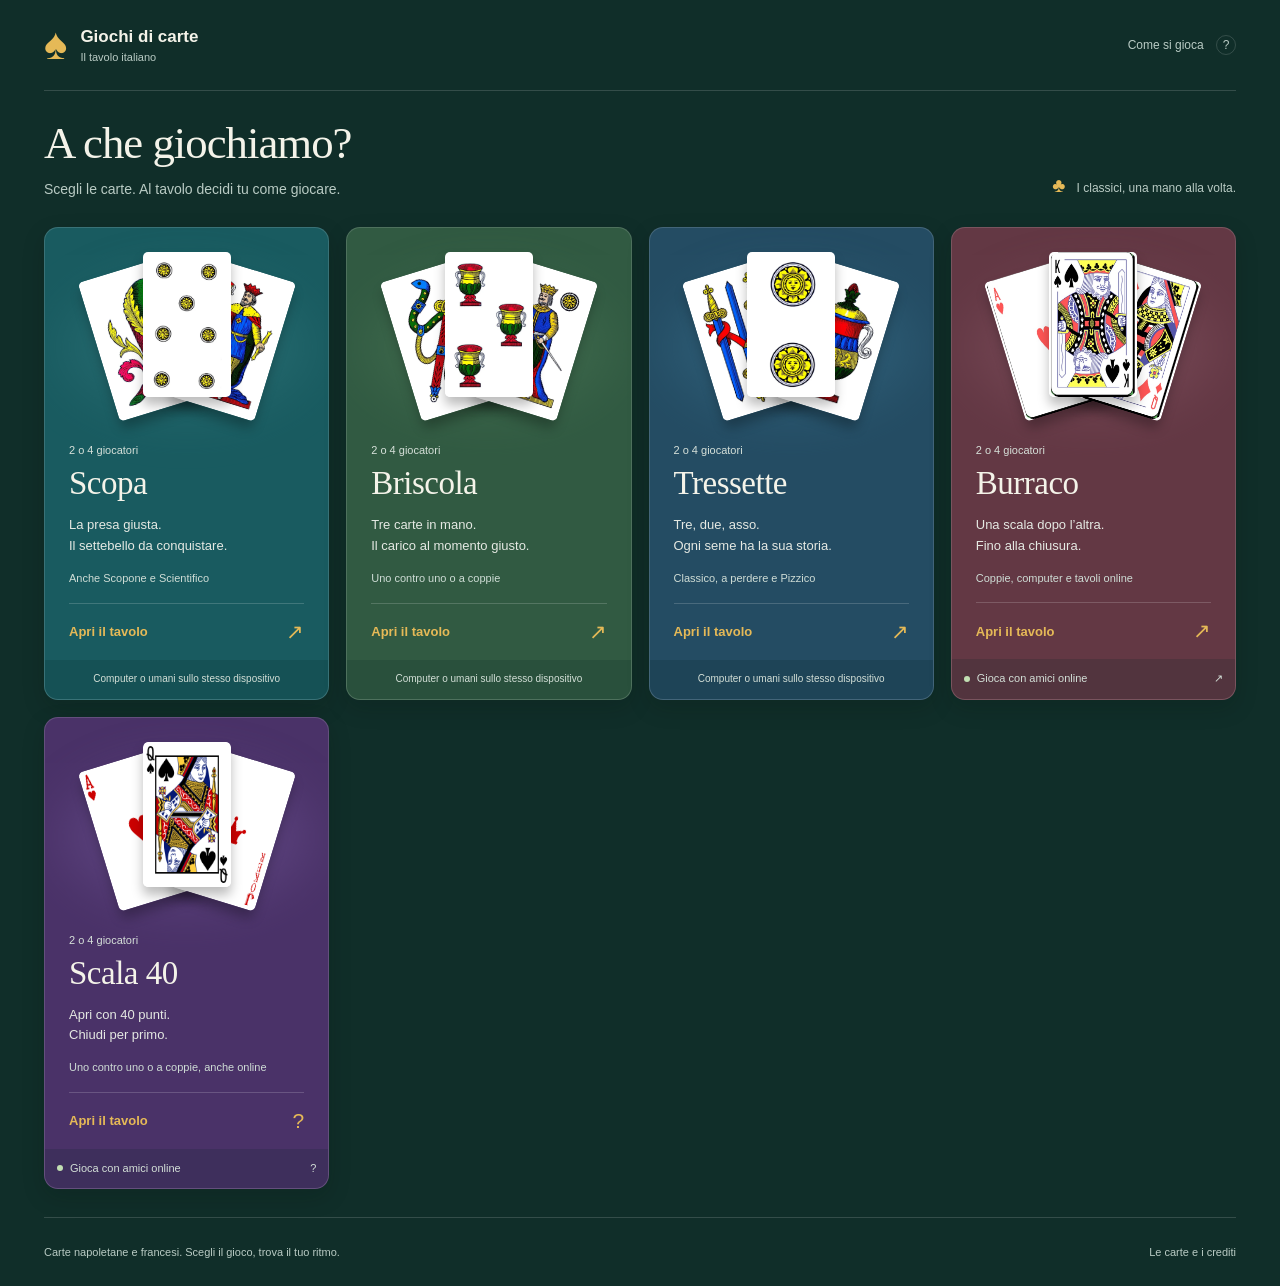
==== commit 1686b1ec: "Mazzo piacentino in scopa/briscola/tressette - 40 carte + dorso da pack Diana Cervi (scansione PD Fl" ====
--- a/index.html
+++ b/index.html
@@ -52,5 +52,5 @@
   <footer class="room-footer"><p>Carte napoletane e francesi. Scegli il gioco, trova il tuo ritmo.</p><button class="text-button" data-dialog="credits" disabled>Le carte e i crediti</button></footer>
  </div>
  <dialog id="help" aria-labelledby="help-title"><button class="dialog-close" data-close aria-label="Chiudi istruzioni">✕</button><h2 id="help-title">Un posto al tavolo</h2><p>Apri un gioco per scegliere variante, difficoltà e durata della partita.</p><dl><dt>Contro il computer</dt><dd>Scegli il computer per gli altri posti. Scopa, Briscola e Tressette offrono tre difficoltà.</dd><dt>Insieme, sullo stesso dispositivo</dt><dd>Assegna un posto umano a chi è con te. Una schermata copre le carte quando passate il dispositivo.</dd><dt>A distanza</dt><dd>Burraco e Scala 40 hanno un tavolo online dedicato: entra, crea una stanza e condividi il codice. Scopa e Briscola mantengono nelle loro pagine il collegamento alla precedente modalità online a due.</dd><dt>Riprendere una partita</dt><dd>Scopa, Briscola, Tressette e Scala 40 salvano la partita in questo browser. Se compare “Salvataggio disponibile”, apri quel tavolo e premi “Riprendi”.</dd></dl><p class="dialog-note">Le regole complete sono disponibili dentro ciascun gioco.</p></dialog>
- <dialog id="credits" aria-labelledby="credits-title"><button class="dialog-close" data-close aria-label="Chiudi crediti">✕</button><h2 id="credits-title">Le carte del tavolo</h2><p>Le carte napoletane sono di Trocche100, in pubblico dominio su Wikimedia Commons. Le immagini originali sono ridimensionate e convertite in WebP.</p><p><a href="scopa/assets/credits.json" target="_blank" rel="noopener">Fonti e licenze delle carte napoletane</a></p><p>Il Burraco usa il mazzo francese già presente nel progetto. Le immagini dei giochi restano disponibili anche nella pagina di ciascun tavolo.</p></dialog>
+ <dialog id="credits" aria-labelledby="credits-title"><button class="dialog-close" data-close aria-label="Chiudi crediti">✕</button><h2 id="credits-title">Le carte del tavolo</h2><p>Le carte napoletane sono di Trocche100, in pubblico dominio su Wikimedia Commons. Le immagini originali sono ridimensionate e convertite in WebP.</p><p><a href="scopa/assets/credits.json" target="_blank" rel="noopener">Fonti e licenze delle carte napoletane</a></p><p>Il Burraco usa il mazzo francese già presente nel progetto. Le piacentine di scopa, briscola e tressette: scansione Florixc (pubblico dominio), suddivisione e pulizia Diana Cervi. Le immagini dei giochi restano disponibili anche nella pagina di ciascun tavolo.</p></dialog>
 </body></html>
--- a/menu/style.css
+++ b/menu/style.css
@@ -2,7 +2,7 @@
 *{box-sizing:border-box}body{margin:0}a{color:inherit}button{font:inherit;color:inherit;cursor:pointer}a,button{-webkit-tap-highlight-color:transparent}a:focus-visible,button:focus-visible{outline:3px solid var(--gold);outline-offset:5px}[hidden]{display:none!important}.skip{position:fixed;top:10px;left:10px;background:var(--gold);color:#102e29;padding:12px;z-index:5;transform:translateY(-160%)}.skip:focus{transform:none}
 .room{max-width:1512px;margin:0 auto;padding:0 44px;min-height:100dvh;display:flex;flex-direction:column}.masthead{height:91px;display:flex;align-items:center;justify-content:space-between;border-bottom:1px solid var(--line)}.brand{display:flex;gap:13px;align-items:center;text-decoration:none;font-size:17px;font-weight:bold}.brand-mark{color:var(--gold);font:44px Georgia,serif;line-height:1}.brand-sub{display:block;font-size:11px;font-weight:normal;color:var(--muted);margin-top:4px}.text-button{background:none;border:0;padding:10px 0;font-size:12px;color:var(--muted)}.text-button:hover{color:white}.text-button>span{display:inline-grid;place-items:center;width:20px;height:20px;margin-left:9px;border:1px solid var(--line);border-radius:50%}.text-button:disabled{visibility:hidden}
 main{flex:1;display:flex;flex-direction:column;justify-content:center;padding:28px 0}.welcome{display:flex;justify-content:space-between;align-items:end;gap:20px;margin-bottom:27px}h1{font:normal clamp(34px,3.5vw,48px)/1.1 Georgia,serif;letter-spacing:-1px;margin:0 0 11px}.welcome p{font-size:14px;margin:0;color:var(--muted);line-height:1.5}.room-note{color:var(--muted);font-size:12px;padding-bottom:3px;white-space:nowrap}.room-note>span{font-size:20px;color:var(--gold);margin-right:8px}
-.tables{display:grid;grid-template-columns:repeat(4,minmax(0,1fr));gap:17px}.table{--cloth:#195b60;--glow:#2d7378;background:var(--cloth);border:1px solid #ffffff24;border-radius:14px;overflow:hidden;display:flex;flex-direction:column;min-width:0;box-shadow:0 8px 22px #00130e2b}.briscola{--cloth:#315a42;--glow:#467252}.tressette{--cloth:#244c63;--glow:#356983}.burraco{--cloth:#633844;--glow:#80505e}.table-link{display:flex;flex-direction:column;flex:1;text-decoration:none;padding:24px 24px 0;position:relative}.table-link:focus-visible{outline-offset:-5px;border-radius:14px}.card-scene{height:174px;position:relative;width:100%;max-width:235px;align-self:center;margin:0 0 18px}.card-scene:before{content:'';position:absolute;inset:24px -10px 8px;background:var(--glow);border-radius:50%;filter:blur(25px);opacity:.45}.card-scene img{position:absolute;left:50%;top:4px;width:88px;height:145px;object-fit:fill;border-radius:5px;box-shadow:0 8px 12px #0004;transform:translateX(-50%);transition:transform .2s}.card-scene img:first-of-type{transform:translateX(calc(-50% - 46px)) rotate(-17deg);top:15px}.card-scene img:last-of-type{transform:translateX(calc(-50% + 46px)) rotate(17deg);top:15px}.card-scene img:nth-of-type(2){z-index:1;top:0}.table-link:hover .card-scene img:first-of-type{transform:translateX(calc(-50% - 52px)) rotate(-20deg)}.table-link:hover .card-scene img:last-of-type{transform:translateX(calc(-50% + 52px)) rotate(20deg)}.players{font-size:11px;color:#d7e1da;display:block;margin-bottom:9px}h2{font:normal 33px/1.15 Georgia,serif;margin:0 0 12px;letter-spacing:-.5px}.game-copy{display:flex;flex:1;flex-direction:column}.game-copy p{font-size:13px;line-height:1.6;margin:0 0 13px;color:#e5e9e3}.variants{font-size:11px;color:#cfddd6;display:block;line-height:1.5;margin-bottom:16px}.enter{display:flex;align-items:center;justify-content:space-between;margin-top:auto;border-top:1px solid #ffffff2b;padding:16px 0;font-size:13px;font-weight:bold;color:var(--gold)}.enter>span{font-size:21px;font-weight:normal}.table-link:hover .enter{color:#ffda8c}.table-foot{padding:12px 12px;text-align:center;background:#001e202b;font-size:10px;color:#d3dfd7;min-height:39px;display:flex;justify-content:center;align-items:center;gap:7px;line-height:1.4;text-decoration:none}.online{font-size:11px}.online:hover{background:#001e2050;color:white}.online-dot{display:inline-block;width:6px;height:6px;border-radius:50%;background:#c2dfb3;flex-shrink:0}.online>span:last-child{margin-left:auto}.saved{font-size:10px;color:#ffdc91;margin:-7px 0 11px;display:flex;align-items:center;gap:6px}.saved:before{content:'';width:5px;height:5px;border-radius:50%;background:currentColor}
+.tables{display:grid;grid-template-columns:repeat(4,minmax(0,1fr));gap:17px}.table{--cloth:#195b60;--glow:#2d7378;background:var(--cloth);border:1px solid #ffffff24;border-radius:14px;overflow:hidden;display:flex;flex-direction:column;min-width:0;box-shadow:0 8px 22px #00130e2b}.briscola{--cloth:#315a42;--glow:#467252}.tressette{--cloth:#244c63;--glow:#356983}.burraco{--cloth:#633844;--glow:#80505e}.scala40{--cloth:#4a3268;--glow:#6a4f8f}.table-link{display:flex;flex-direction:column;flex:1;text-decoration:none;padding:24px 24px 0;position:relative}.table-link:focus-visible{outline-offset:-5px;border-radius:14px}.card-scene{height:174px;position:relative;width:100%;max-width:235px;align-self:center;margin:0 0 18px}.card-scene:before{content:'';position:absolute;inset:24px -10px 8px;background:var(--glow);border-radius:50%;filter:blur(25px);opacity:.45}.card-scene img{position:absolute;left:50%;top:4px;width:88px;height:145px;object-fit:fill;border-radius:5px;box-shadow:0 8px 12px #0004;transform:translateX(-50%);transition:transform .2s}.card-scene img:first-of-type{transform:translateX(calc(-50% - 46px)) rotate(-17deg);top:15px}.card-scene img:last-of-type{transform:translateX(calc(-50% + 46px)) rotate(17deg);top:15px}.card-scene img:nth-of-type(2){z-index:1;top:0}.table-link:hover .card-scene img:first-of-type{transform:translateX(calc(-50% - 52px)) rotate(-20deg)}.table-link:hover .card-scene img:last-of-type{transform:translateX(calc(-50% + 52px)) rotate(20deg)}.players{font-size:11px;color:#d7e1da;display:block;margin-bottom:9px}h2{font:normal 33px/1.15 Georgia,serif;margin:0 0 12px;letter-spacing:-.5px}.game-copy{display:flex;flex:1;flex-direction:column}.game-copy p{font-size:13px;line-height:1.6;margin:0 0 13px;color:#e5e9e3}.variants{font-size:11px;color:#cfddd6;display:block;line-height:1.5;margin-bottom:16px}.enter{display:flex;align-items:center;justify-content:space-between;margin-top:auto;border-top:1px solid #ffffff2b;padding:16px 0;font-size:13px;font-weight:bold;color:var(--gold)}.enter>span{font-size:21px;font-weight:normal}.table-link:hover .enter{color:#ffda8c}.table-foot{padding:12px 12px;text-align:center;background:#001e202b;font-size:10px;color:#d3dfd7;min-height:39px;display:flex;justify-content:center;align-items:center;gap:7px;line-height:1.4;text-decoration:none}.online{font-size:11px}.online:hover{background:#001e2050;color:white}.online-dot{display:inline-block;width:6px;height:6px;border-radius:50%;background:#c2dfb3;flex-shrink:0}.online>span:last-child{margin-left:auto}.saved{font-size:10px;color:#ffdc91;margin:-7px 0 11px;display:flex;align-items:center;gap:6px}.saved:before{content:'';width:5px;height:5px;border-radius:50%;background:currentColor}
 .room-footer{display:flex;justify-content:space-between;align-items:center;gap:20px;min-height:69px;border-top:1px solid var(--line);font-size:11px;color:var(--muted)}.room-footer p{margin:0;line-height:1.5}.room-footer button{font-size:11px;white-space:nowrap}
 dialog{background:#193d35;color:#f4f3e9;border:1px solid #ffffff40;border-radius:16px;padding:32px;max-width:600px;width:calc(100% - 32px);max-height:88dvh;box-shadow:0 20px 80px #0006}dialog::backdrop{background:#031d1acc;backdrop-filter:blur(4px)}dialog h2{font-size:30px;margin:0 35px 20px 0}dialog p,dialog dd{font-size:13px;line-height:1.7;color:#d3dfd7}dialog dt{font-size:14px;font-weight:bold;margin-top:20px}dialog dd{margin:7px 0 0}dialog a{color:var(--gold)}.dialog-close{position:absolute;right:12px;top:12px;background:transparent;border:0;border-radius:6px;padding:9px}.dialog-close:hover{background:#ffffff14}.dialog-note{border-top:1px solid var(--line);padding-top:14px;margin-bottom:0}
 @media(min-width:1000px) and (max-height:820px){.room{padding:0 30px}.masthead{height:66px}.brand{font-size:15px}.brand-mark{font-size:36px}main{padding:19px 0}.welcome{margin-bottom:20px}h1{font-size:36px;margin-bottom:7px}.welcome p{font-size:13px}.table-link{padding:18px 20px 0}.card-scene{height:137px;margin-bottom:9px}.card-scene img{width:70px;height:116px}.card-scene img:first-of-type{transform:translateX(calc(-50% - 38px)) rotate(-17deg)}.card-scene img:last-of-type{transform:translateX(calc(-50% + 38px)) rotate(17deg)}h2{font-size:29px;margin-bottom:8px}.players{margin-bottom:7px}.game-copy p{font-size:12px;margin-bottom:8px}.variants{margin-bottom:11px;font-size:10px}.enter{padding:11px 0;font-size:12px}.table-foot{padding:8px;min-height:34px;font-size:9px}.online{font-size:11px}.room-footer{min-height:52px}.saved{margin:-3px 0 8px}}
